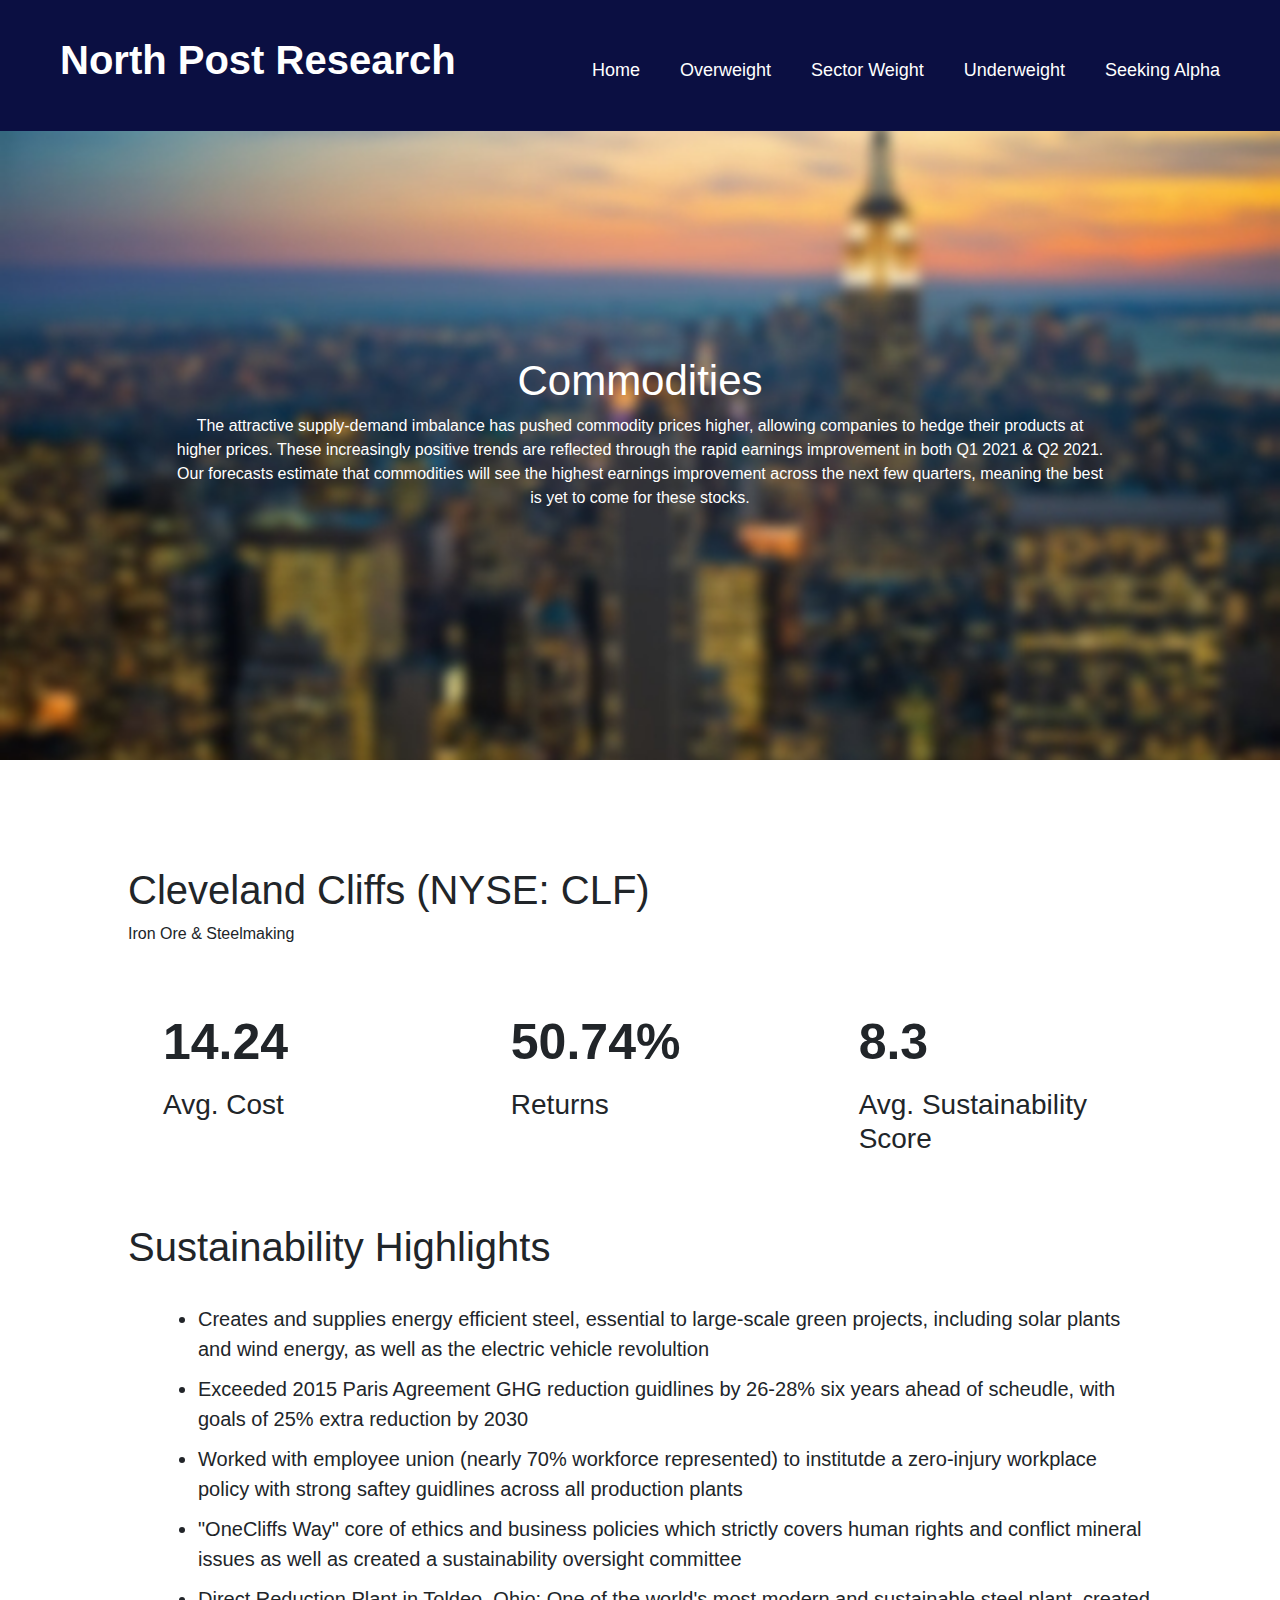
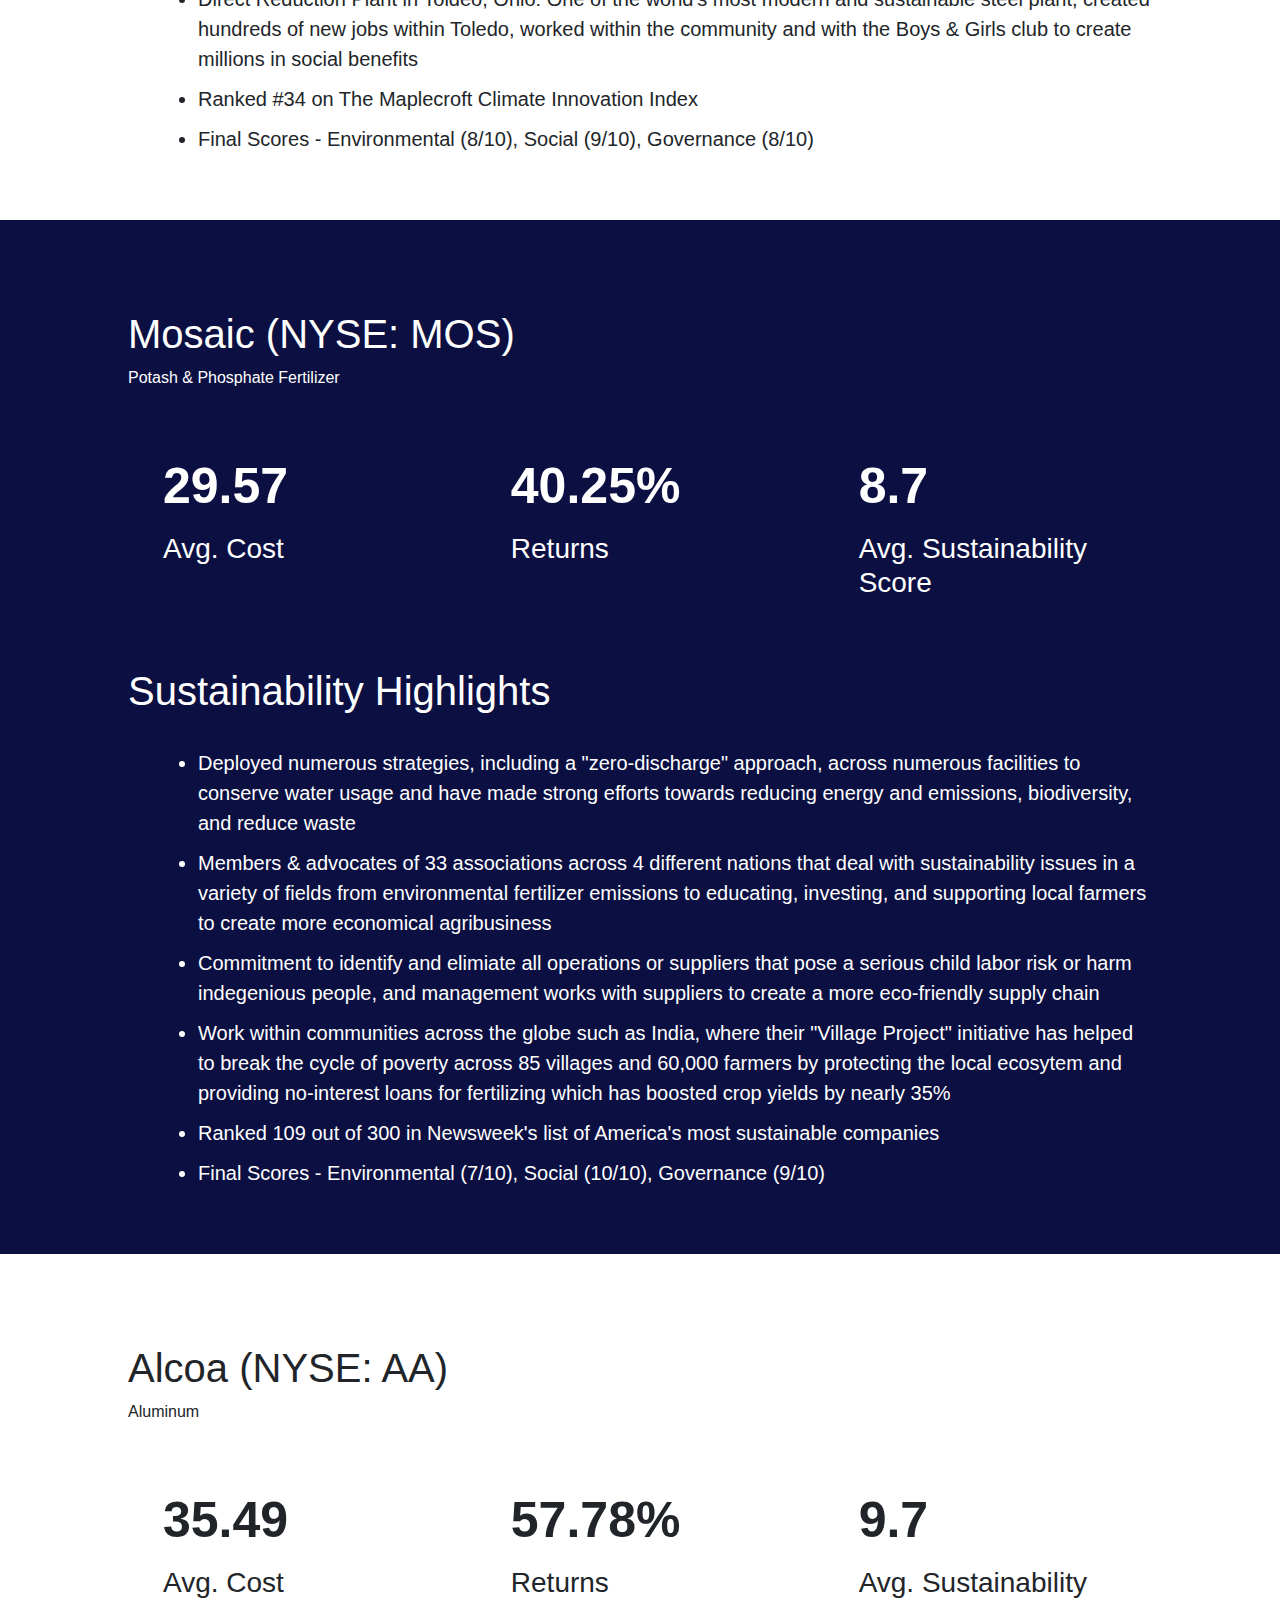
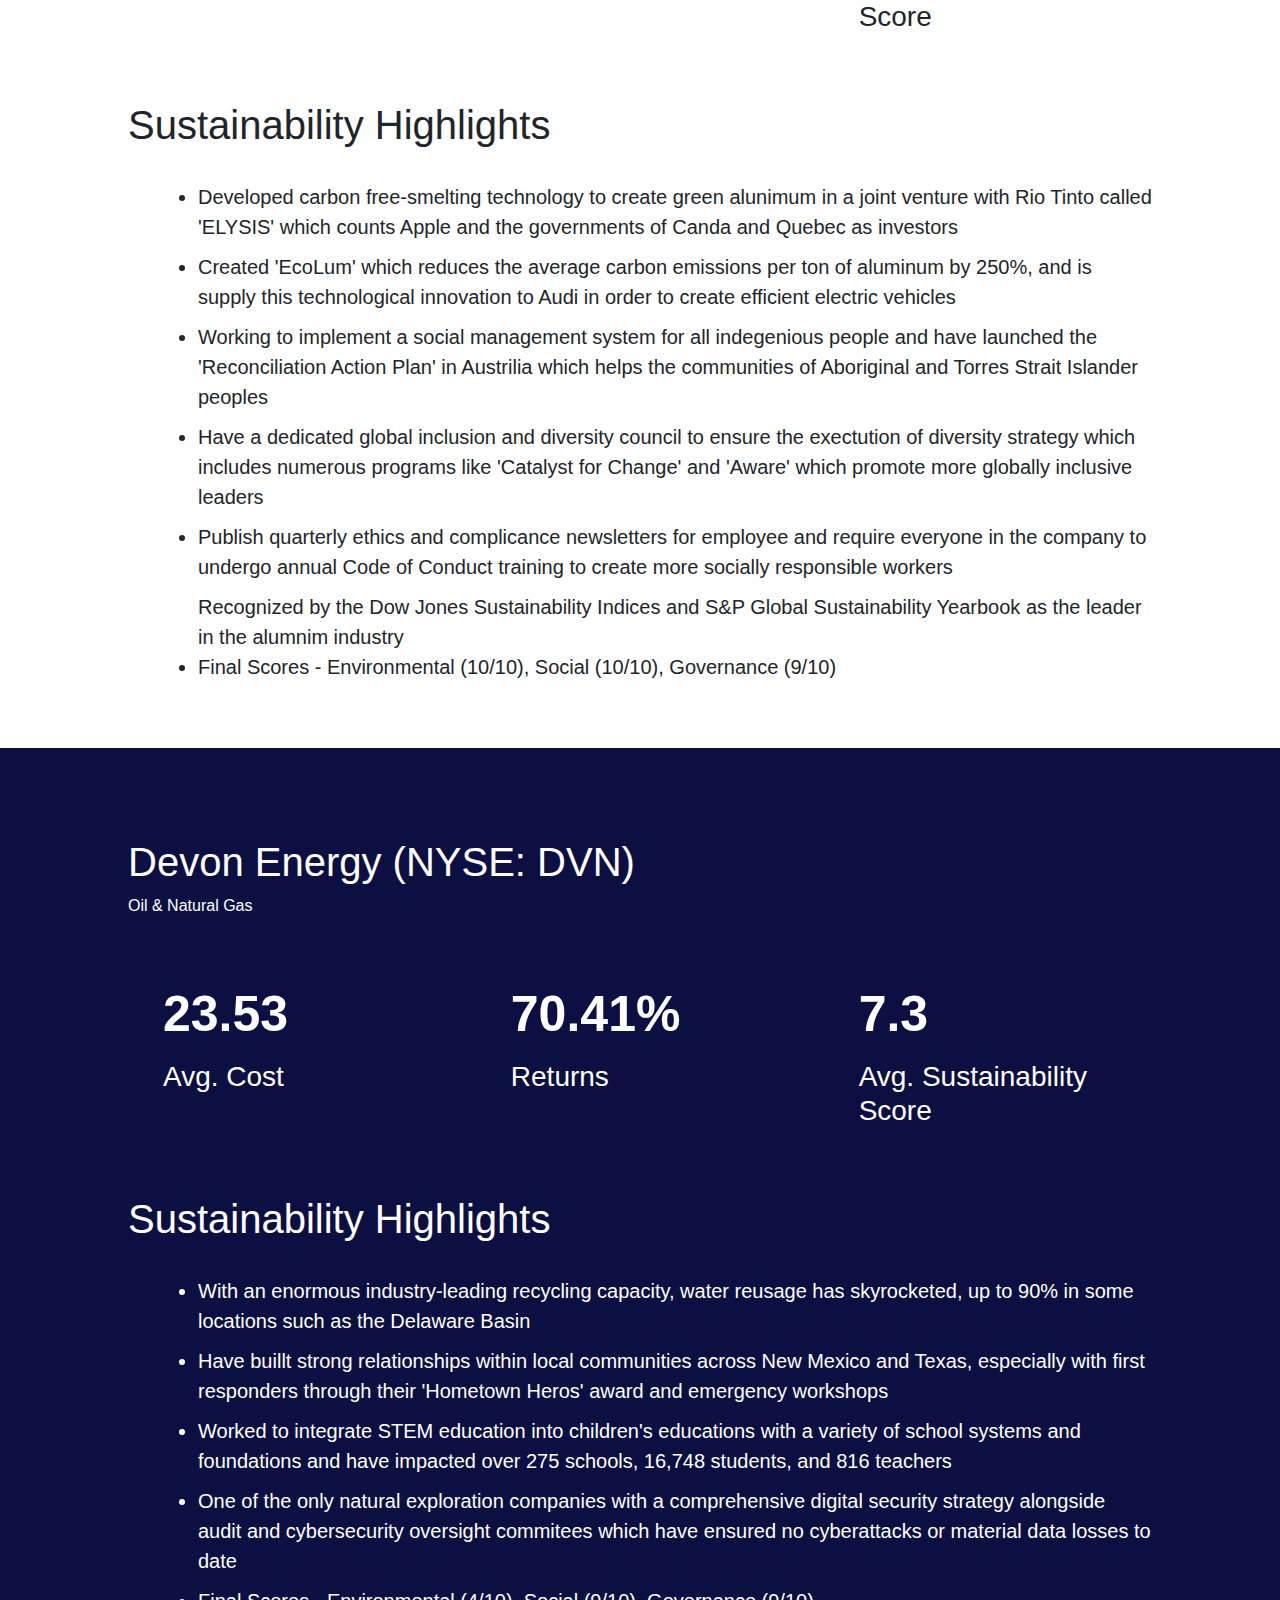
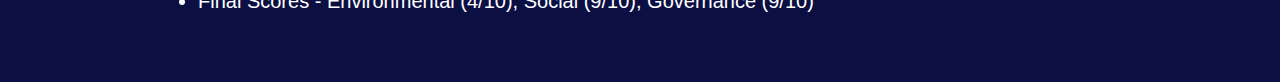
==== commodities.html @ c997cac7 "overweight description change" ====
<html>
    <head>
        <link rel="stylesheet" type="text/css" href="npr.css">
        <link rel="stylesheet" type="text/css" href="nav.css">
        <meta name="viewport" content="width=device-widhth, initial-scale=1.0">
        <link rel="stylesheet" href="https://stackpath.bootstrapcdn.com/bootstrap/4.3.1/css/bootstrap.min.css" integrity="sha384-ggOyR0iXCbMQv3Xipma34MD+dH/1fQ784/j6cY/iJTQUOhcWr7x9JvoRxT2MZw1T" crossorigin="anonymous">
        <link rel="stylesheet" href="file:///E:/fontawesome/css/all.css">
    </head>
    
    <body>
        <nav class="shadow">
            <div class="logo">
                North Post Research
            </div>
            
            <ul>
                <li>
                    <a class="editing" href="NPRhome.html">Home</a>
                </li>
                <li>
                    <a>Overweight</a>
                    <ul>
                        <li>
                            <a class="editing" href="commodities.html">Commodities</a>
                        </li>
                        <li>
                            <a class="editing" href="financials.html">Financials</a>
                        </li>
                        <li>
                            <a class="editing" href="semis.html">Semis</a>
                        </li>
                    </ul>
                </li>

                <li>
                    <a>Sector Weight</a>
                    <ul>
                        <li>
                            <a class="editing" href="industrials.html">Industrials</a>
                        </li>
                        <li>
                            <a class="editing" href="consumerdis.html">Consumer Dis.</a>
                        </li>
                        <li>
                            <a class="editing" href="healthcare.html">Healthcare</a>
                        </li>
                    </ul>
                </li>

                <li>
                    <a>Underweight</a>

                    <ul>
                        <li>
                            <a class="editing" href="technology.html">Technology</a>
                        </li>
                        <li>
                            <a class="editing" href="greenenergy.html">Green Energy</a>
                        </li>
                    </ul>
                </li>

                <li>
                    <a class="editing" href="https://seekingalpha.com/author/north-post-research#regular_articles" target="_blank">Seeking Alpha</a>
                </li>

            </ul>
        </nav>

        <div class="bgimage">
            <div class="quote quote2">
                <h2>
                    Commodities
                </h2>
                <p>The attractive supply-demand imbalance has pushed commodity prices higher, allowing companies to hedge their products at higher prices. These increasingly positive trends are reflected through the rapid earnings improvement in both Q1 2021 & Q2 2021. Our forecasts estimate that commodities will see the highest earnings improvement across the next few quarters, meaning the best is yet to come for these stocks.
                </p>
            </div>
        </div>

        <section class="commodities">
            <h1>Cleveland Cliffs (NYSE: CLF)</h1>
            <p>Iron Ore & Steelmaking</p>

            <div class="row one">
                <div class="commodities-col">
                    <h1>14.24</h1>
                    <h3>Avg. Cost</h3>
                </div>

                <div class="commodities-col">
                    <h1>50.74%</h1>
                    <h3>Returns</h3>
                </div>

                <div class="commodities-col">
                    <h1>8.3</h1>
                    <h3>Avg. Sustainability Score</h3>
                </div>
            </div>

            <h1>Sustainability Highlights</h1>

            <ul>
                <li>
                    Creates and supplies energy efficient steel, essential to large-scale green projects, including solar plants and wind energy, as well as the electric vehicle revolultion 
                </li>
                <li>
                    Exceeded 2015 Paris Agreement GHG reduction guidlines by 26-28% six years ahead of scheudle, with goals of 25% extra reduction by 2030
                </li>
                <li>
                    Worked with employee union (nearly 70% workforce represented) to institutde a zero-injury workplace policy with strong saftey guidlines across all production plants
                </li>
                <li>
                    "OneCliffs Way" core of ethics and business policies which strictly covers human rights and conflict mineral issues as well as created a sustainability oversight committee
                </li>
                <li>
                    Direct Reduction Plant in Toldeo, Ohio: One of the world's most modern and sustainable steel plant, created hundreds of new jobs within Toledo, worked within the community and with the Boys & Girls club to create millions in social benefits
                </li>
                <li>
                    Ranked #34 on The Maplecroft Climate Innovation Index
                </li>
                <li>
                    Final Scores - Environmental (8/10), Social (9/10), Governance (8/10)
                </li>
            </ul>
        </section>
        
        <div class="bg">
            <section class="commodities">
                <h1>Mosaic (NYSE: MOS)</h1>
                <p>Potash & Phosphate Fertilizer</p>

                <div class="row one">
                    <div class="commodities-col">
                        <h1>29.57</h1>
                        <h3>Avg. Cost</h3>
                    </div>

                    <div class="commodities-col">
                        <h1>40.25%</h1>
                        <h3>Returns</h3>
                    </div>

                    <div class="commodities-col">
                        <h1>8.7</h1>
                        <h3>Avg. Sustainability Score</h3>
                    </div>
                </div>

                <h1>Sustainability Highlights</h1>

                <ul>
                    <li>
                        Deployed numerous strategies, including a "zero-discharge" approach, across numerous facilities to conserve water usage and have made strong efforts towards reducing energy and emissions, biodiversity, and reduce waste 
                    </li>
                    <li>
                        Members & advocates of 33 associations across 4 different nations that deal with sustainability issues in a variety of fields from environmental fertilizer emissions to educating, investing, and supporting local farmers to create more economical agribusiness
                    </li>
                    <li>
                        Commitment to identify and elimiate all operations or suppliers that pose a serious child labor risk or harm indegenious people, and management works with suppliers to create a more eco-friendly supply chain
                    </li>
                    <li>
                        Work within communities across the globe such as India, where their "Village Project" initiative has helped to break the cycle of poverty across 85 villages and 60,000 farmers by protecting the local ecosytem and providing no-interest loans for fertilizing which has boosted crop yields by nearly 35%
                    </li>
                    <li>
                        Ranked 109 out of 300 in Newsweek's list of America's most sustainable companies
                    </li>
                    <li>
                        Final Scores - Environmental (7/10), Social (10/10), Governance (9/10)
                    </li>
                </ul>
            </section>
        </div>

        <section class="commodities">
            <h1>Alcoa (NYSE: AA)</h1>
            <p>Aluminum</p>

            <div class="row one">
                <div class="commodities-col">
                    <h1>35.49</h1>
                    <h3>Avg. Cost</h3>
                </div>

                <div class="commodities-col">
                    <h1>57.78%</h1>
                    <h3>Returns</h3>
                </div>

                <div class="commodities-col">
                    <h1>9.7</h1>
                    <h3>Avg. Sustainability Score</h3>
                </div>
            </div>

            <h1>Sustainability Highlights</h1>

            <ul>
                <li>
                    Developed carbon free-smelting technology to create green alunimum in a joint venture with Rio Tinto called 'ELYSIS' which counts Apple and the governments of Canda and Quebec as investors
                </li>
                <li>
                    Created 'EcoLum' which reduces the average carbon emissions per ton of aluminum by 250%, and is supply this technological innovation to Audi in order to create efficient electric vehicles
                </li>
                <li>
                    Working to implement a social management system for all indegenious people and have launched the 'Reconciliation Action Plan' in Austrilia which helps the communities of Aboriginal and Torres Strait Islander peoples
                </li>
                <li>
                    Have a dedicated global inclusion and diversity council to ensure the exectution of diversity strategy which includes numerous programs like 'Catalyst for Change' and 'Aware' which promote more globally inclusive leaders
                </li>
                <li>
                    Publish quarterly ethics and complicance newsletters for employee and require everyone in the company to undergo annual Code of Conduct training to create more socially responsible workers
                </li>
                    Recognized by the Dow Jones Sustainability Indices and S&P Global Sustainability Yearbook as the leader in the alumnim industry
                <li>
                    Final Scores - Environmental (10/10), Social (10/10), Governance (9/10)
                </li>
            </ul>
        </section>

        <div class="bg">
            <section class="commodities">
                <h1>Devon Energy (NYSE: DVN)</h1>
                <p>Oil & Natural Gas</p>

                <div class="row one">
                    <div class="commodities-col">
                        <h1>23.53</h1>
                        <h3>Avg. Cost</h3>
                    </div>

                    <div class="commodities-col">
                        <h1>70.41%</h1>
                        <h3>Returns</h3>
                    </div>

                    <div class="commodities-col">
                        <h1>7.3</h1>
                        <h3>Avg. Sustainability Score</h3>
                    </div>
                </div>

                <h1>Sustainability Highlights</h1>

                <ul>
                    <li>
                        With an enormous industry-leading recycling capacity, water reusage has skyrocketed, up to 90% in some locations such as the Delaware Basin
                    </li>
                    <li>
                        Have buillt strong relationships within local communities across New Mexico and Texas, especially with first responders through their 'Hometown Heros' award and emergency workshops
                    </li>
                    <li>
                        Worked to integrate STEM education into children's educations with a variety of school systems and foundations and have impacted over 275 schools, 16,748 students, and 816 teachers
                    </li>
                    <li>
                        One of the only natural exploration companies with a comprehensive digital security strategy alongside audit and cybersecurity oversight commitees which have ensured no cyberattacks or material data losses to date
                    </li>
                    <li>
                        Final Scores - Environmental (4/10), Social (9/10), Governance (9/10)
                    </li>
                </ul>
            </section>
        </div>
    </body>
</html>
---- npr.css ----
.bgimage{
    background-image: url("cityimage.png");
    height: auto;
    background-size: cover;
    background-position: center;
    max-width: 100%;
}

.bg{
    background-color: rgb(11, 15, 66);
    height: auto;
    background-size: cover;
    background-position: center;
    max-width: 100%;
    color: white;
}

.quote {
    color: white;
    text-align: center;
}

.quote1 h2{
    font-size: 42px;
    padding-top: 225px;
    padding-bottom: 275px;
}

.quote2 h2{
    font-size: 42px;
    padding-top: 225px;
}

.quote2 p{
    padding-bottom: 250px;
    padding-right: 175px;
    padding-left: 175px;
}

.overweight{
    width: 80%;
    margin: auto;
    text-align: center;
    padding-top: 90px;
}

.overweight-col{
    flex-basis: 33%;
    border-radius: 10px;
    margin-bottom: 5%;
    text-align: left;
    padding-left: 50px;
}

.overweight-col img{
    width: 100%;
    border-radius: 10px;
}

.hovering:hover{
    opacity: 0.7;
}

.overweight-col p{
    padding: 0;
}

.overweight-col h3{
    margin-top: 16px;
    margin-bottom: 15px;
}

.one{
    padding-top: 50px;
}

.sectorweight{
    width: 80%;
    margin: auto;
    text-align: center;
    padding-top: 75px;
}

.sectorweight-col{
    flex-basis: 33%;
    border-radius: 10px;
    margin-bottom: 5%;
    text-align: left;
    padding-left: 50px;
}

.sectorweight-col img{
    width: 100%;
    border-radius: 10px;
}

.sectorweight-col p{
    padding: 0;
}

.sectorweight-col h3{
    margin-top: 16px;
    margin-bottom: 15px;
}

.underweight{
    width: 80%;
    margin: auto;
    text-align: center;
    padding-top: 75px;
}

.underweight-col{
    flex-basis: 50%;
    border-radius: 10px;
    margin-bottom: 5%;
    text-align: left;
    padding-left: 50px;
}

.underweight-col img{
    width: 100%;
    border-radius: 10px;
}

.underweight-col p{
    padding: 0;
}

.underweight-col h3{
    margin-top: 16px;
    margin-bottom: 15px;
}

.commodities{
    width: 80%;
    margin: auto;
    text-align: left;
    padding-top: 90px;
    padding-bottom: 40px;
}

.commodities-col {
    flex-basis: 33%;
    border-radius: 10px;
    margin-bottom: 5%;
    text-align: left;
    padding-left: 50px;
}

.commodities-col h1 {
    font-size: 50px;
    font-weight: 700;
}

.commodities-col h3{
    margin-top: 16px;
    margin-bottom: 15px;
}

.commodities ul{
    padding-top: 25px;
    padding-left: 70px;
    font-size: 20px;
}

.commodities li{
    padding-bottom: 10px;
}

.noinvestments{
    margin: auto;
    text-align: center;
    padding-top: 90px;
    padding-bottom: 90px;
}

.noinvestments h1{
    font-size: 50px;
}
---- nav.css ----
*{
    margin: 0;
    padding: 0;
    box-sizing: border-box;
}

nav{
    background: rgb(11, 15, 66);
}

nav:after{
    content: '';
    clear: both;
    display: table;
}

nav .logo{
    float: left;
    color: white;
    font-size: 40px;
    font-weight: 600;
    line-height: 70px;
    padding-left: 60px;
    padding-top: 25px;
    padding-bottom: 25px;
}

nav ul{
    float: right;
    list-style: none;
    margin-right: 40px;
    position: relative;
    padding-top: 25px;
}

nav ul li{
    float: left;
    display: inline-block;
    background: rgb(11, 15, 66);
    margin: 0 5px;
    color: white;
}

nav ul li a{
    color: white;
    text-decoration: none;
    line-height: 90px;
    font-size: 18px;
    padding: 8px 15px;
}

nav ul ul{
    position: absolute;  
    top: 110px;
    opacity: 0;
    visibility: hidden;
    transition: top 0.2s;
}

nav ul li:hover > ul{
    top: 90px;
    opacity: 1;
    visibility: visible;
}

nav ul ul li{
    position: relative;
    margin: 0px;
    width: 150px;
    float: none;
    display: list-item;
}

.editing:hover{
    text-decoration: none;
    color: rgb(194, 194, 194)
}
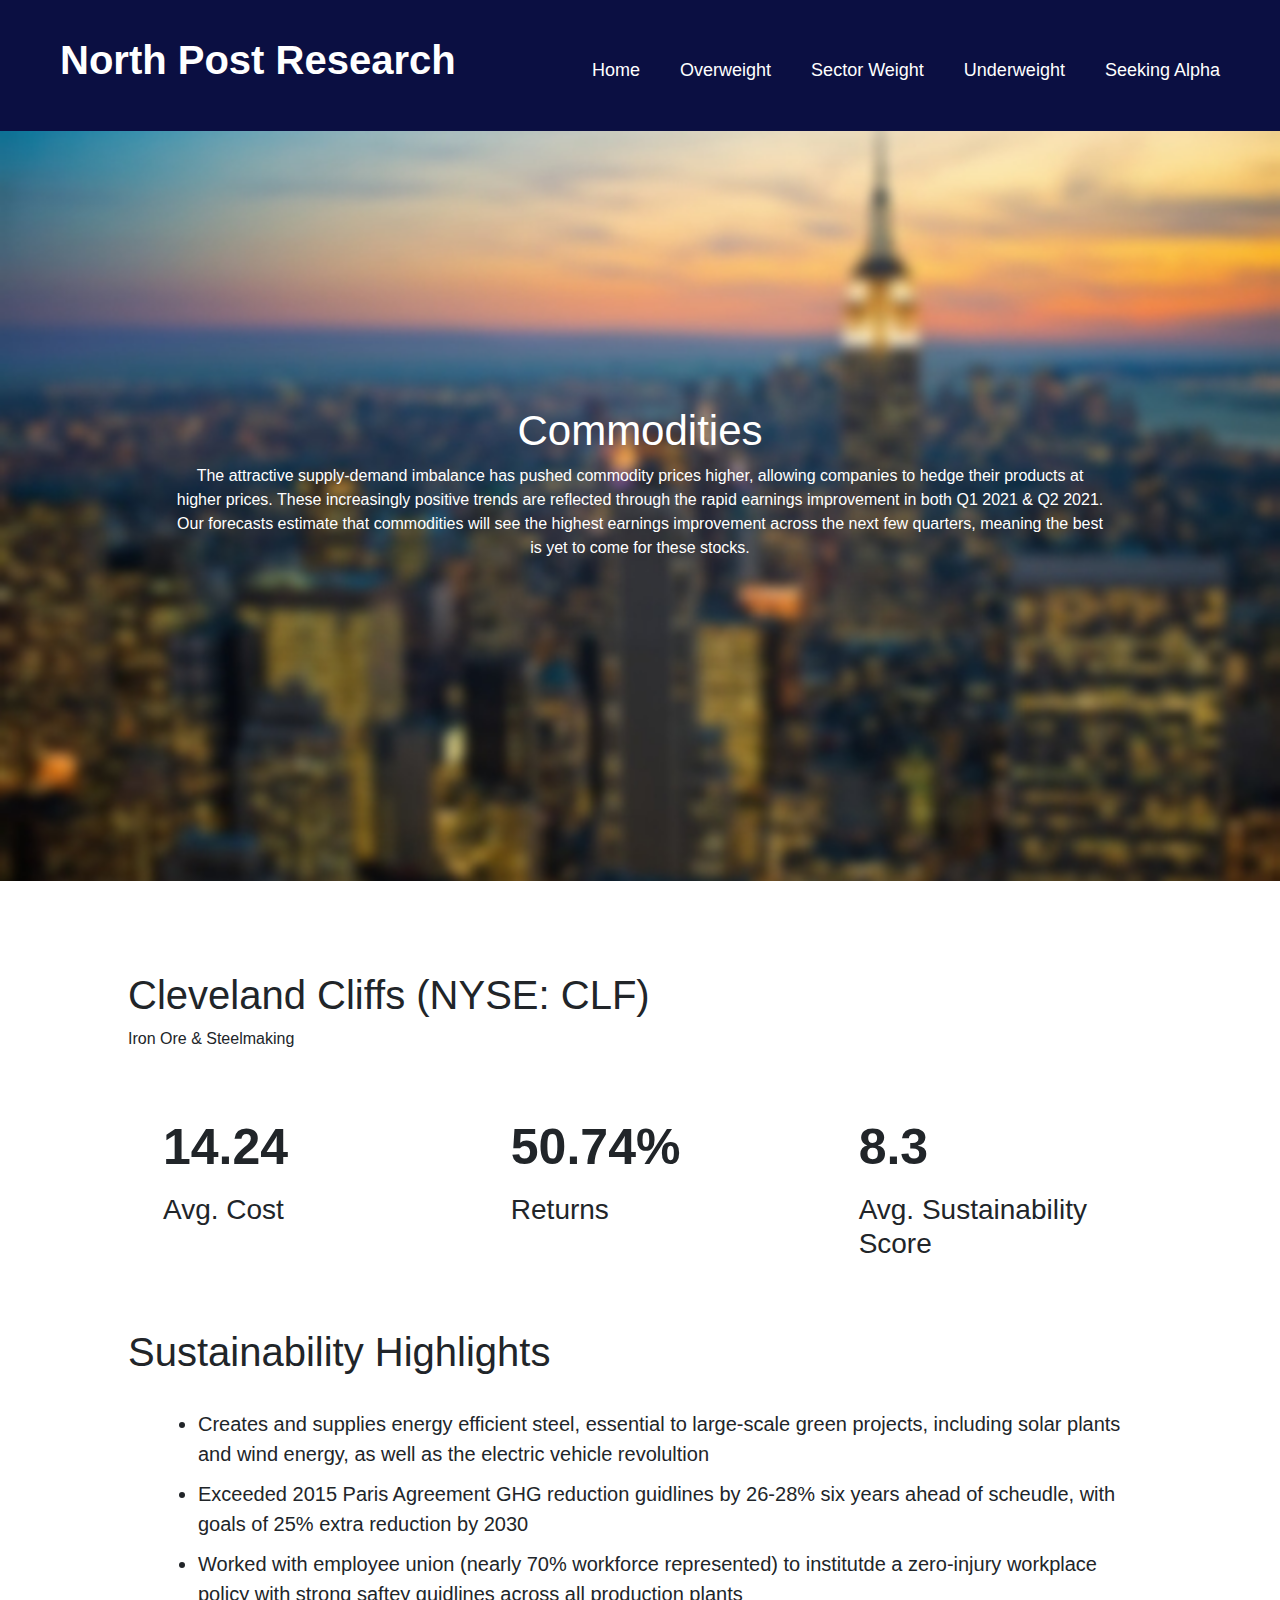
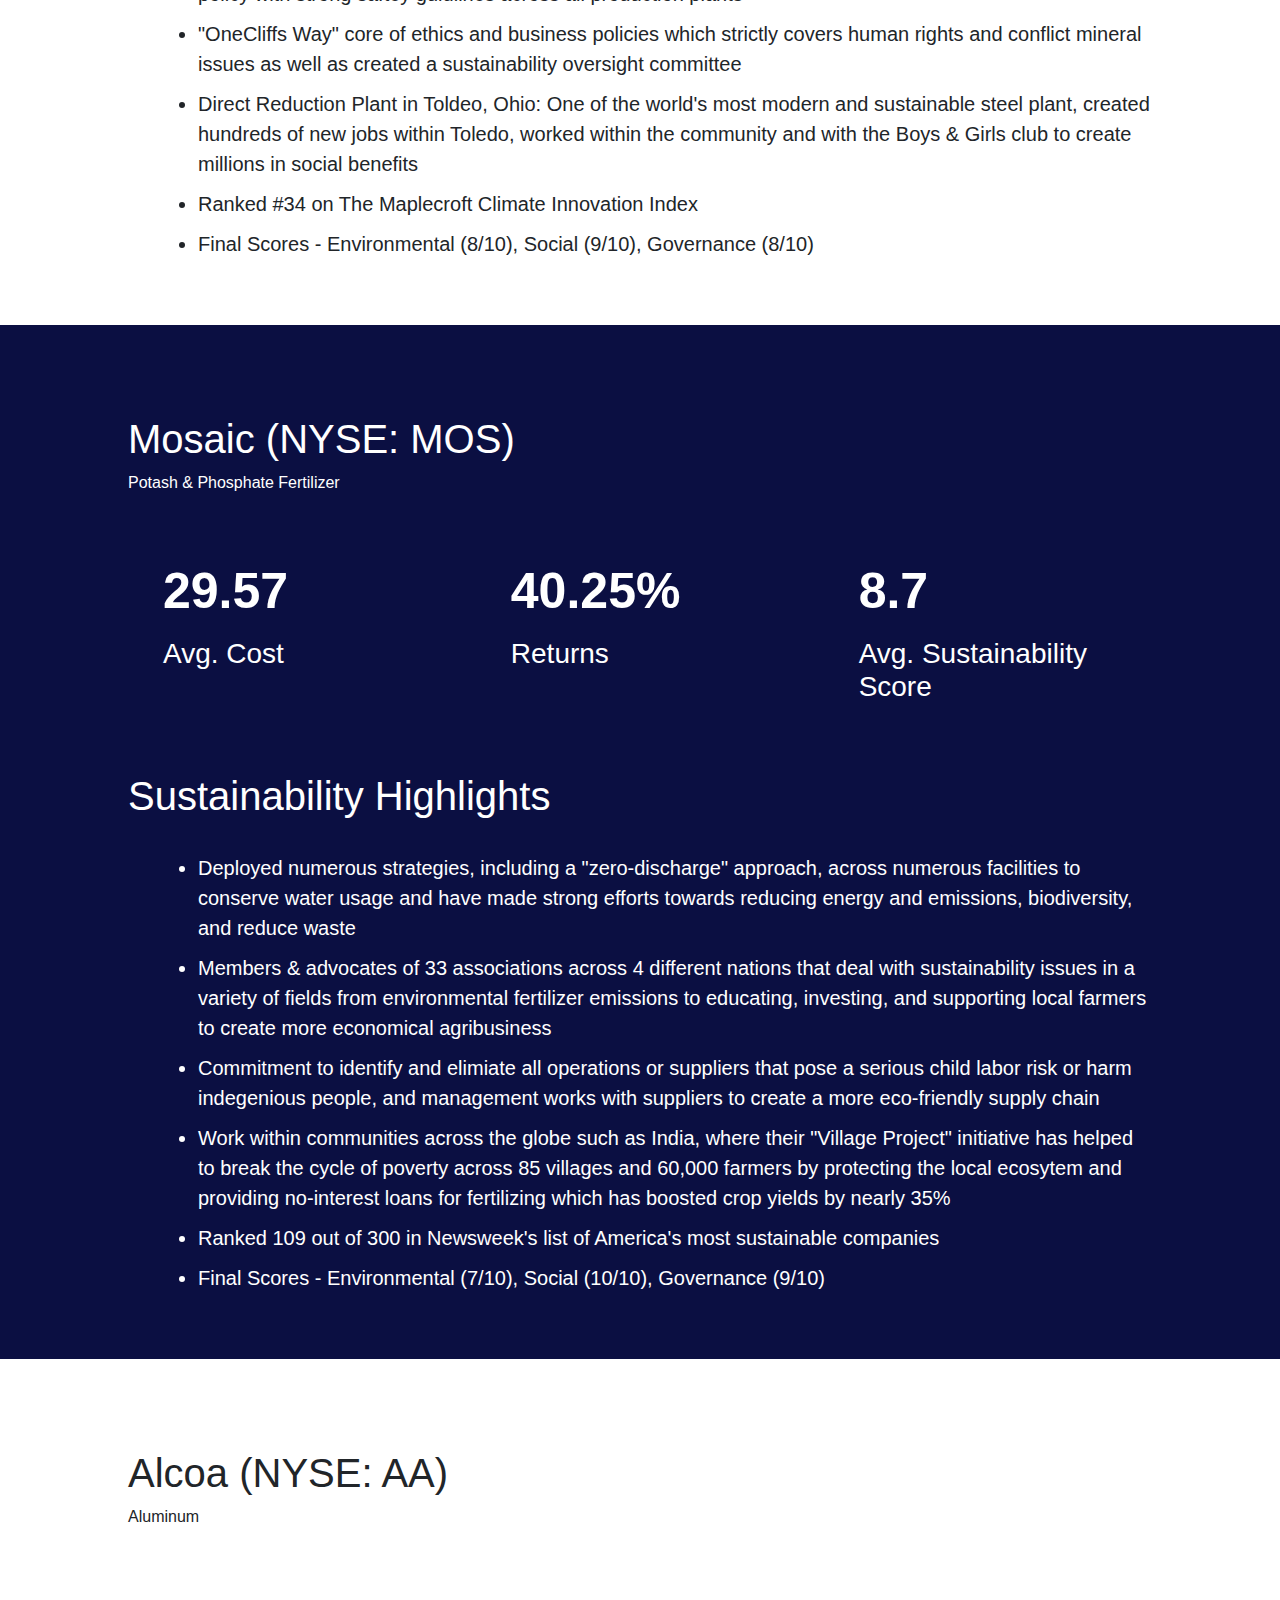
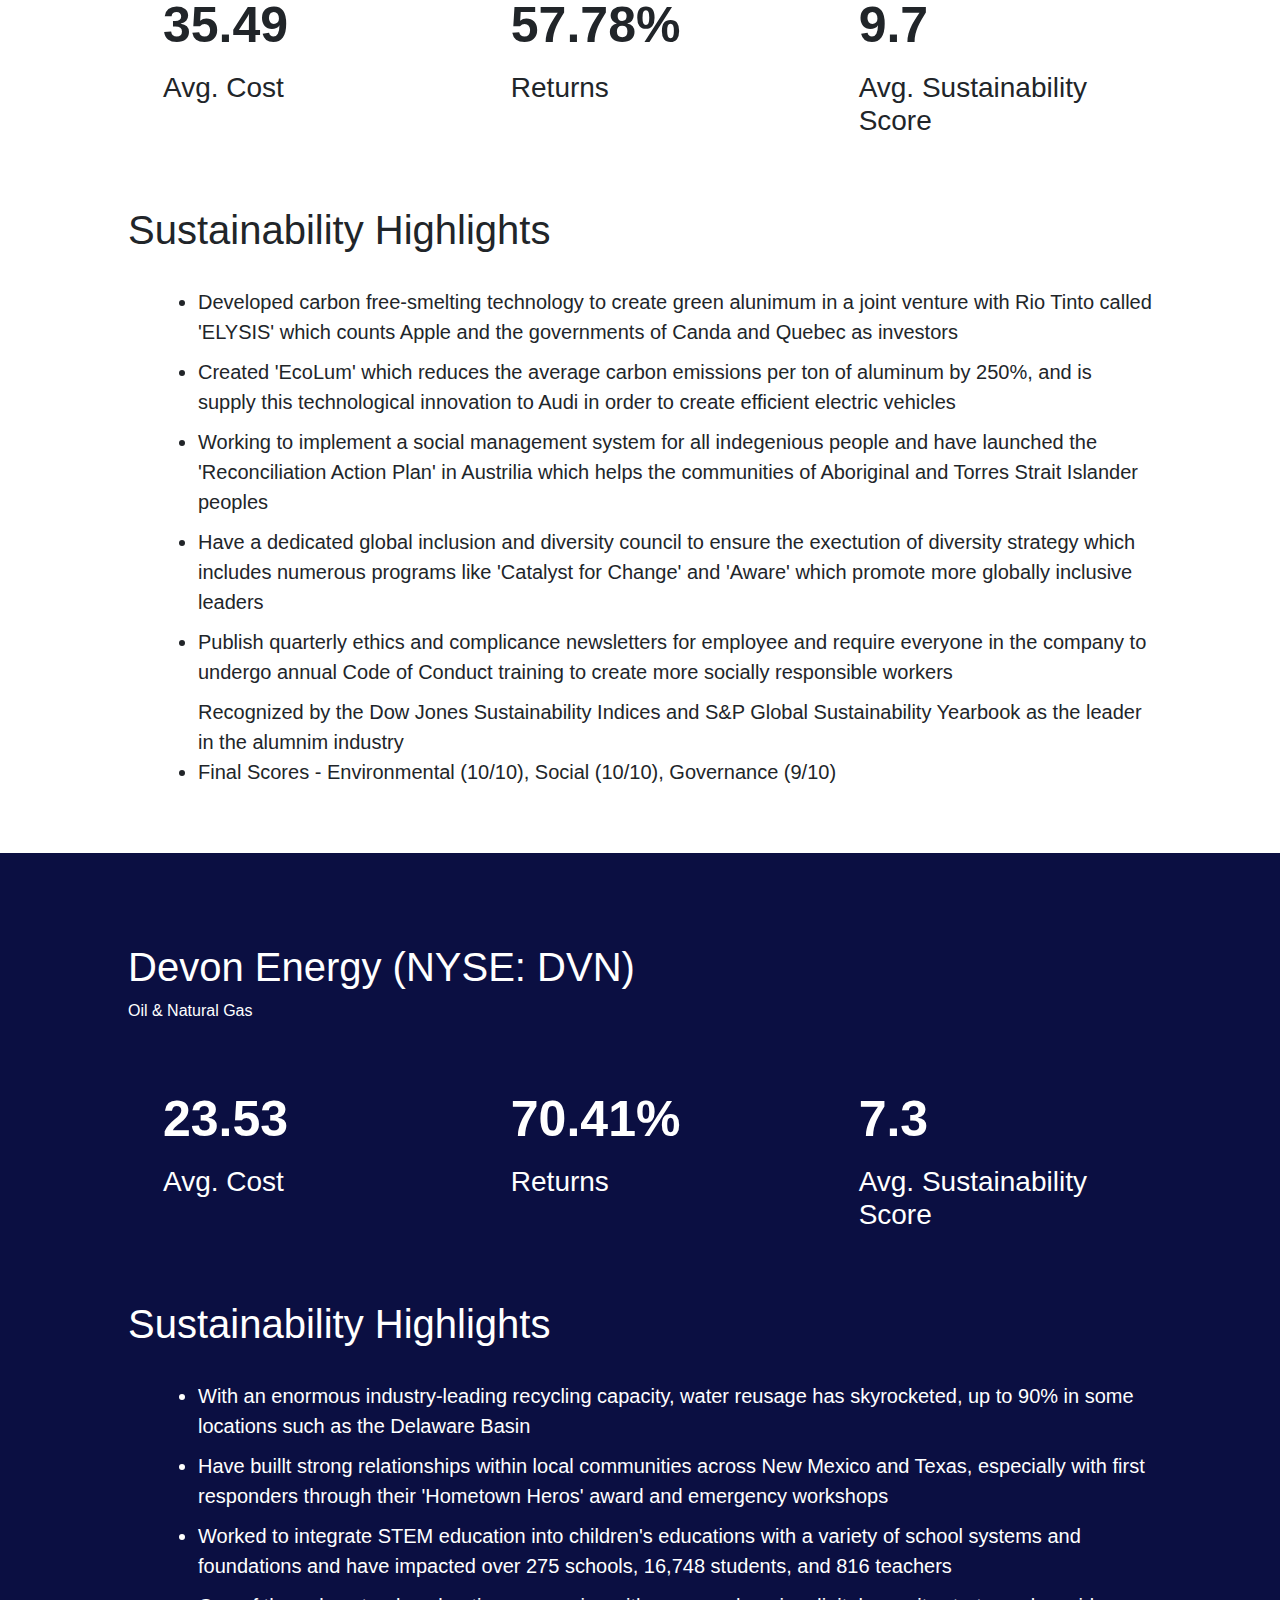
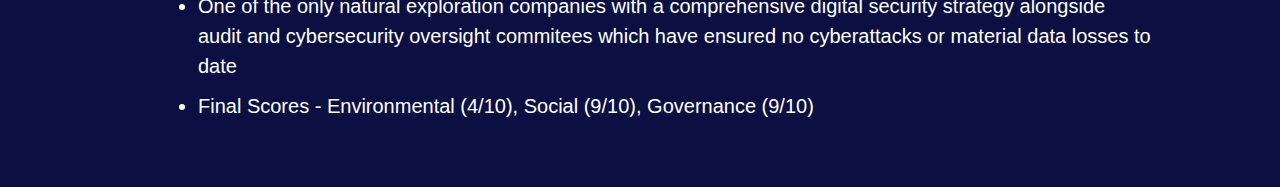
==== commit 99368a17: "styling update" ====
--- a/commodities.html
+++ b/commodities.html
@@ -15,7 +15,7 @@
             
             <ul>
                 <li>
-                    <a class="editing" href="NPRhome.html">Home</a>
+                    <a class="editing" href="index.html">Home</a>
                 </li>
                 <li>
                     <a>Overweight</a>
--- a/npr.css
+++ b/npr.css
@@ -1,6 +1,6 @@
 .bgimage{
     background-image: url("cityimage.png");
-    height: auto;
+    height: 750px;
     background-size: cover;
     background-position: center;
     max-width: 100%;
@@ -28,7 +28,7 @@
 
 .quote2 h2{
     font-size: 42px;
-    padding-top: 225px;
+    padding-top: 275px;
 }
 
 .quote2 p{
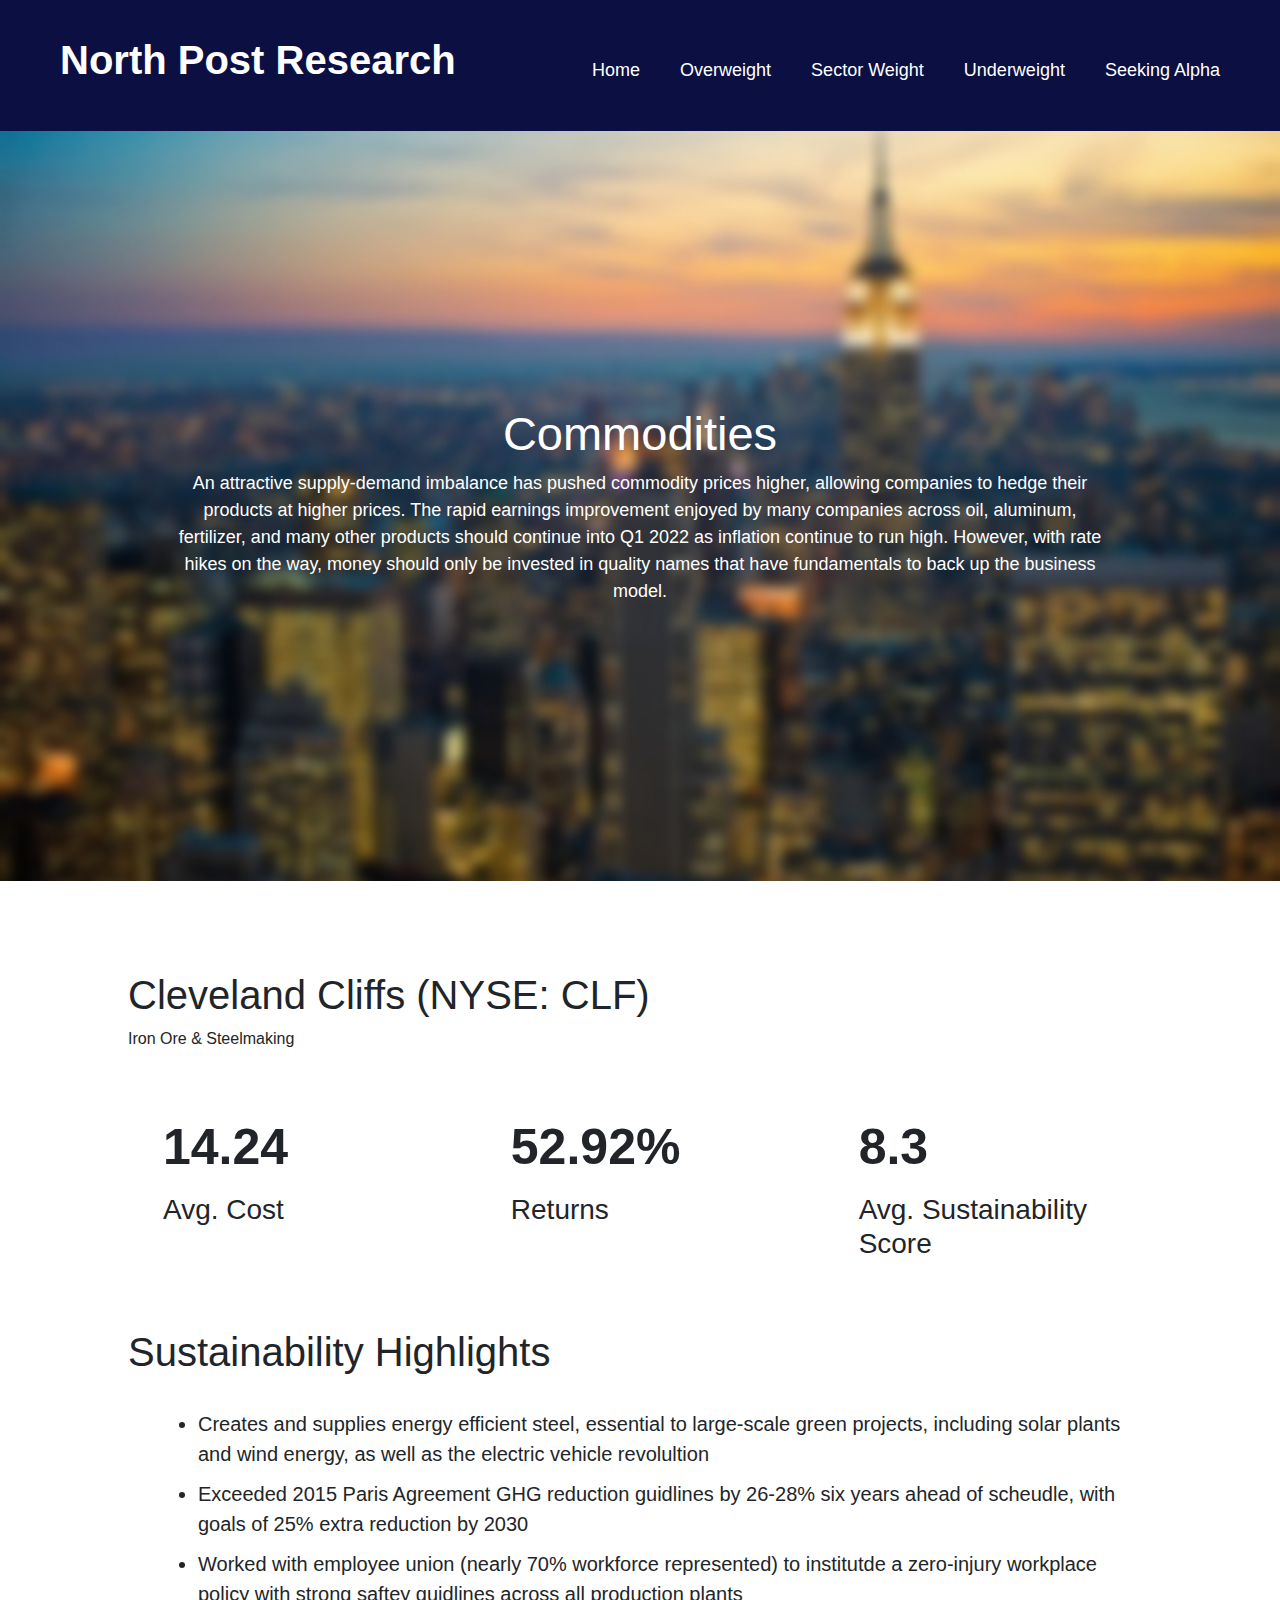
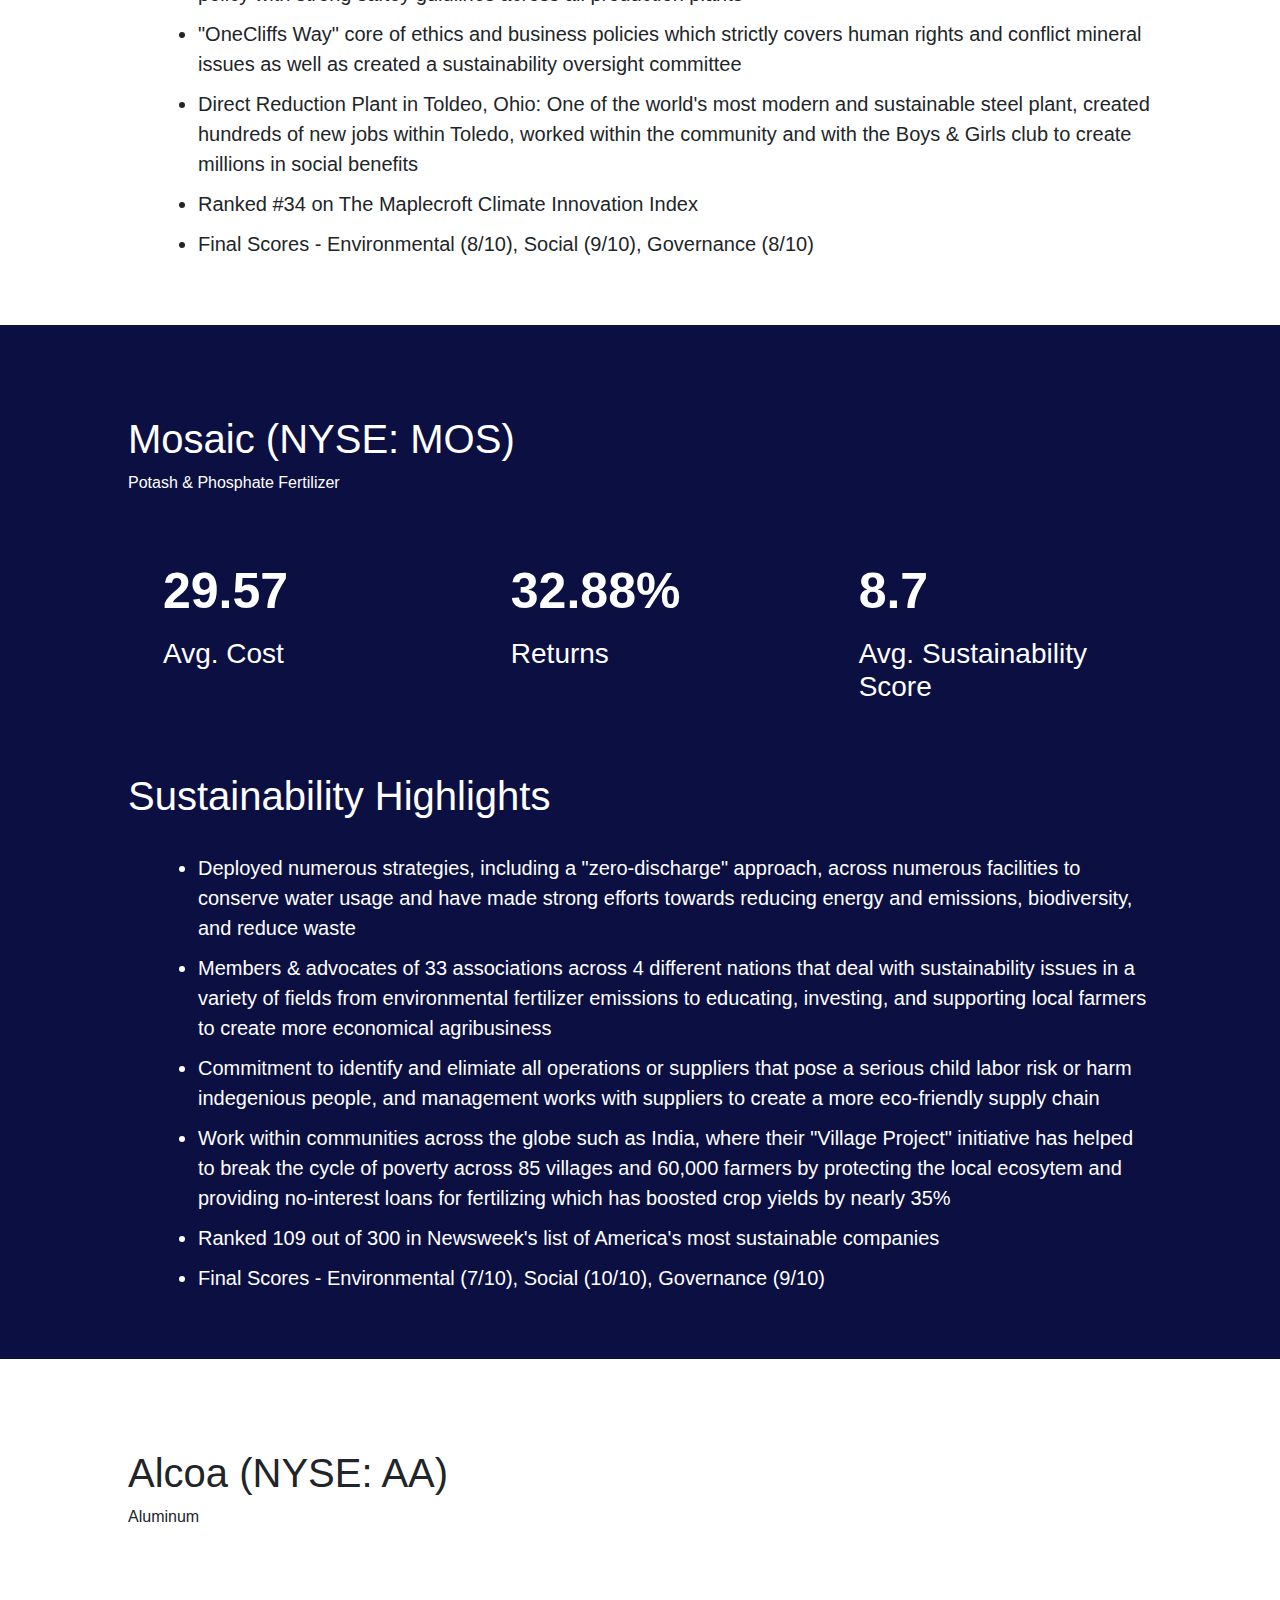
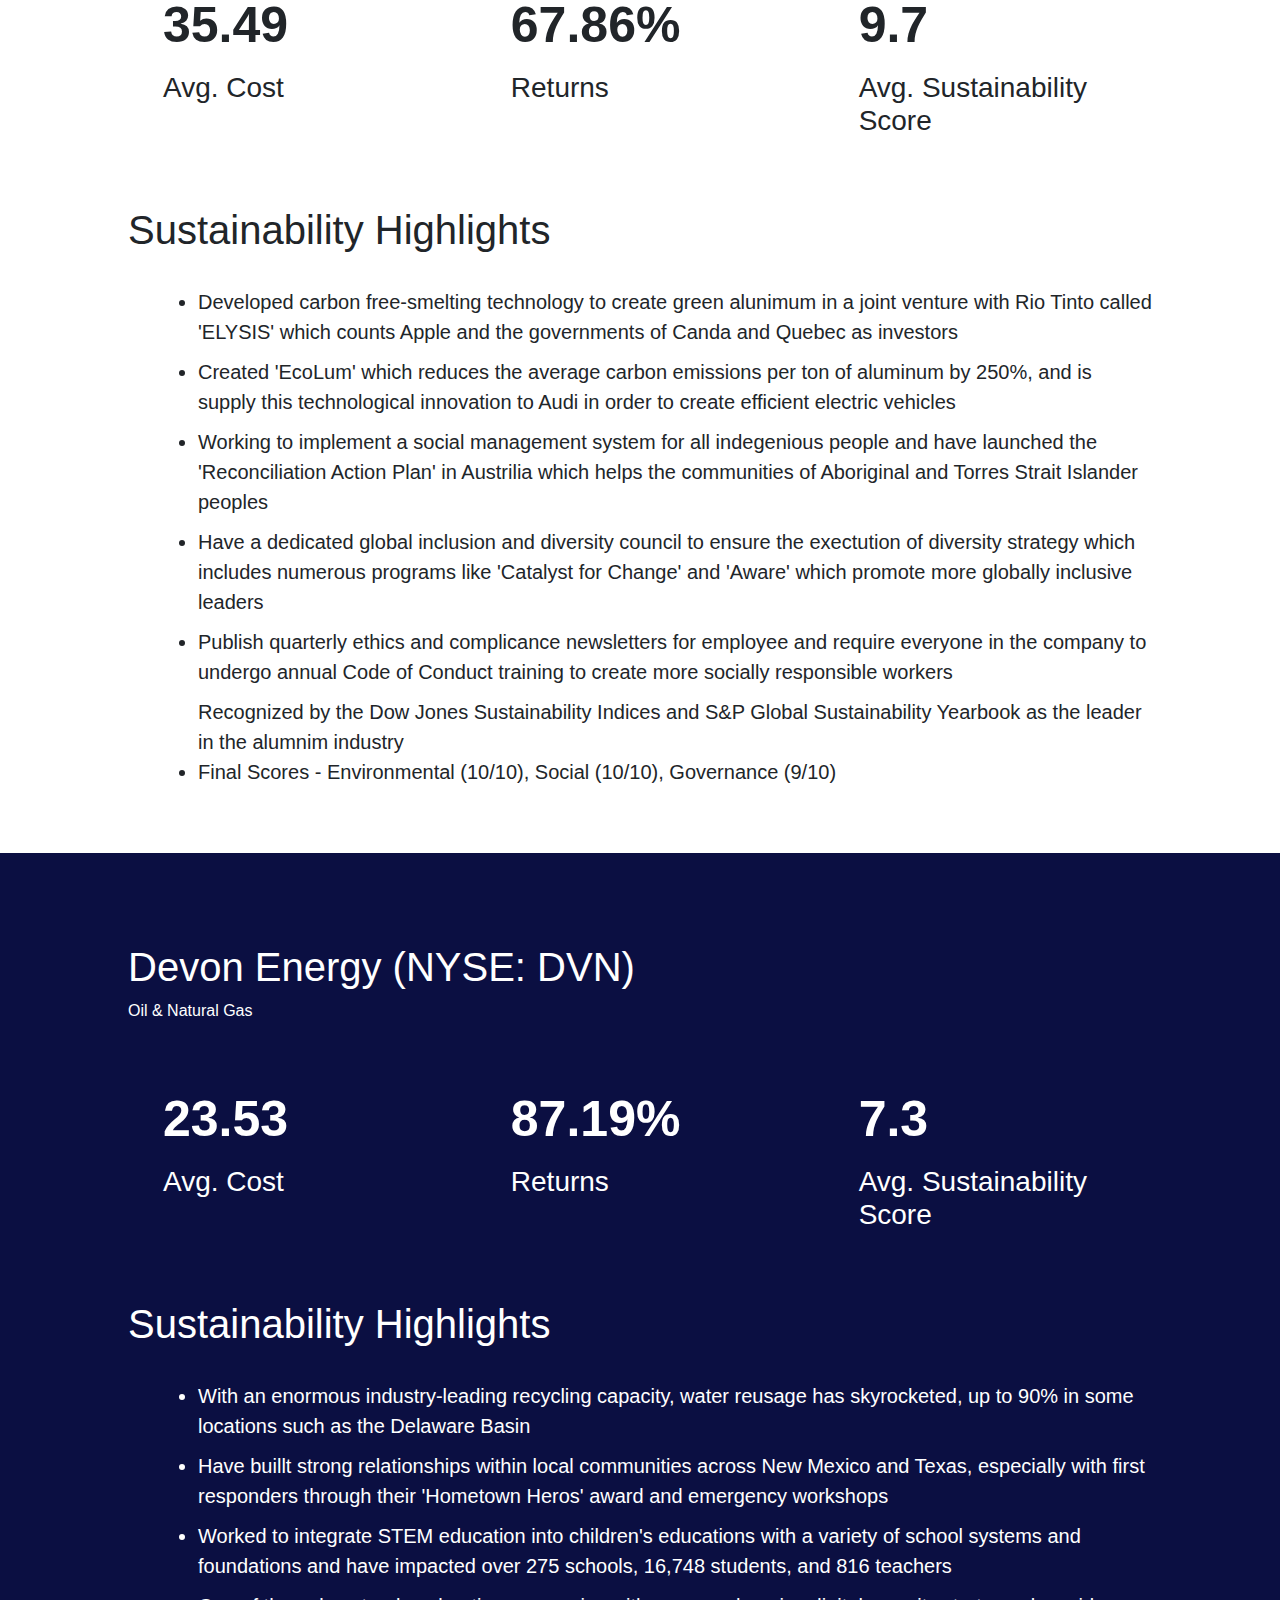
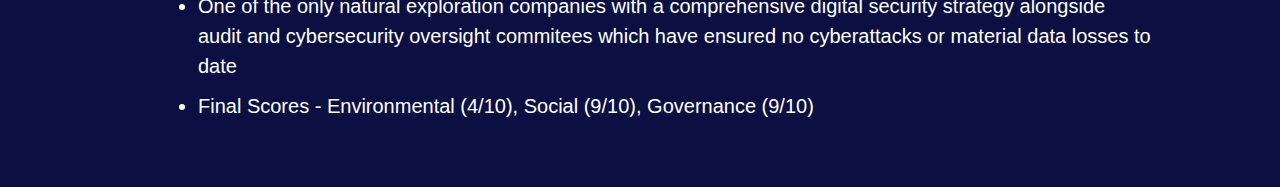
==== commit 5bf08429: "Q1 2022 Update" ====
--- a/commodities.html
+++ b/commodities.html
@@ -39,20 +39,20 @@
                             <a class="editing" href="industrials.html">Industrials</a>
                         </li>
                         <li>
+                            <a class="editing" href="technology.html">Technology</a>
+                        </li>
+                        <li>
+                            <a class="editing" href="healthcare.html">Healthcare</a>
+                        </li>
+                    </ul>
+                </li>
+
+                <li>
+                    <a>Underweight</a>
+
+                    <ul>
+                        <li>
                             <a class="editing" href="consumerdis.html">Consumer Dis.</a>
-                        </li>
-                        <li>
-                            <a class="editing" href="healthcare.html">Healthcare</a>
-                        </li>
-                    </ul>
-                </li>
-
-                <li>
-                    <a>Underweight</a>
-
-                    <ul>
-                        <li>
-                            <a class="editing" href="technology.html">Technology</a>
                         </li>
                         <li>
                             <a class="editing" href="greenenergy.html">Green Energy</a>
@@ -68,11 +68,15 @@
         </nav>
 
         <div class="bgimage">
-            <div class="quote quote2">
+            <div class="quote">
                 <h2>
                     Commodities
                 </h2>
-                <p>The attractive supply-demand imbalance has pushed commodity prices higher, allowing companies to hedge their products at higher prices. These increasingly positive trends are reflected through the rapid earnings improvement in both Q1 2021 & Q2 2021. Our forecasts estimate that commodities will see the highest earnings improvement across the next few quarters, meaning the best is yet to come for these stocks.
+                <p> 
+                    An attractive supply-demand imbalance has pushed commodity prices higher, 
+                    allowing companies to hedge their products at higher prices. 
+                    The rapid earnings improvement enjoyed by many companies across oil, aluminum, fertilizer, and many other products should continue into Q1 2022 as inflation continue to run high.
+                    However, with rate hikes on the way, money should only be invested in quality names that have fundamentals to back up the business model.
                 </p>
             </div>
         </div>
@@ -88,7 +92,7 @@
                 </div>
 
                 <div class="commodities-col">
-                    <h1>50.74%</h1>
+                    <h1>52.92%</h1>
                     <h3>Returns</h3>
                 </div>
 
@@ -137,7 +141,7 @@
                     </div>
 
                     <div class="commodities-col">
-                        <h1>40.25%</h1>
+                        <h1>32.88%</h1>
                         <h3>Returns</h3>
                     </div>
 
@@ -183,7 +187,7 @@
                 </div>
 
                 <div class="commodities-col">
-                    <h1>57.78%</h1>
+                    <h1>67.86%</h1>
                     <h3>Returns</h3>
                 </div>
 
@@ -230,7 +234,7 @@
                     </div>
 
                     <div class="commodities-col">
-                        <h1>70.41%</h1>
+                        <h1>87.19%</h1>
                         <h3>Returns</h3>
                     </div>
 
--- a/npr.css
+++ b/npr.css
@@ -20,18 +20,37 @@
     text-align: center;
 }
 
-.quote1 h2{
-    font-size: 42px;
-    padding-top: 225px;
-    padding-bottom: 275px;
-}
-
-.quote2 h2{
-    font-size: 42px;
+.quote h2{
+    font-size: 47px;
     padding-top: 275px;
 }
 
-.quote2 p{
+.quote p{
+    font-size: 18px;
+    padding-bottom: 250px;
+    padding-right: 175px;
+    padding-left: 175px;
+}
+
+.quote1 {
+    color: white;
+    text-align: center;
+}
+
+.quote1 h2{
+    font-size: 47px;
+    padding-top: 275px;
+}
+
+.p1 {
+    font-size: 18px;
+    padding-right: 175px;
+    padding-left: 175px;
+}
+
+.p2 {
+    font-size: 12px;
+    opacity: 0.8;
     padding-bottom: 250px;
     padding-right: 175px;
     padding-left: 175px;
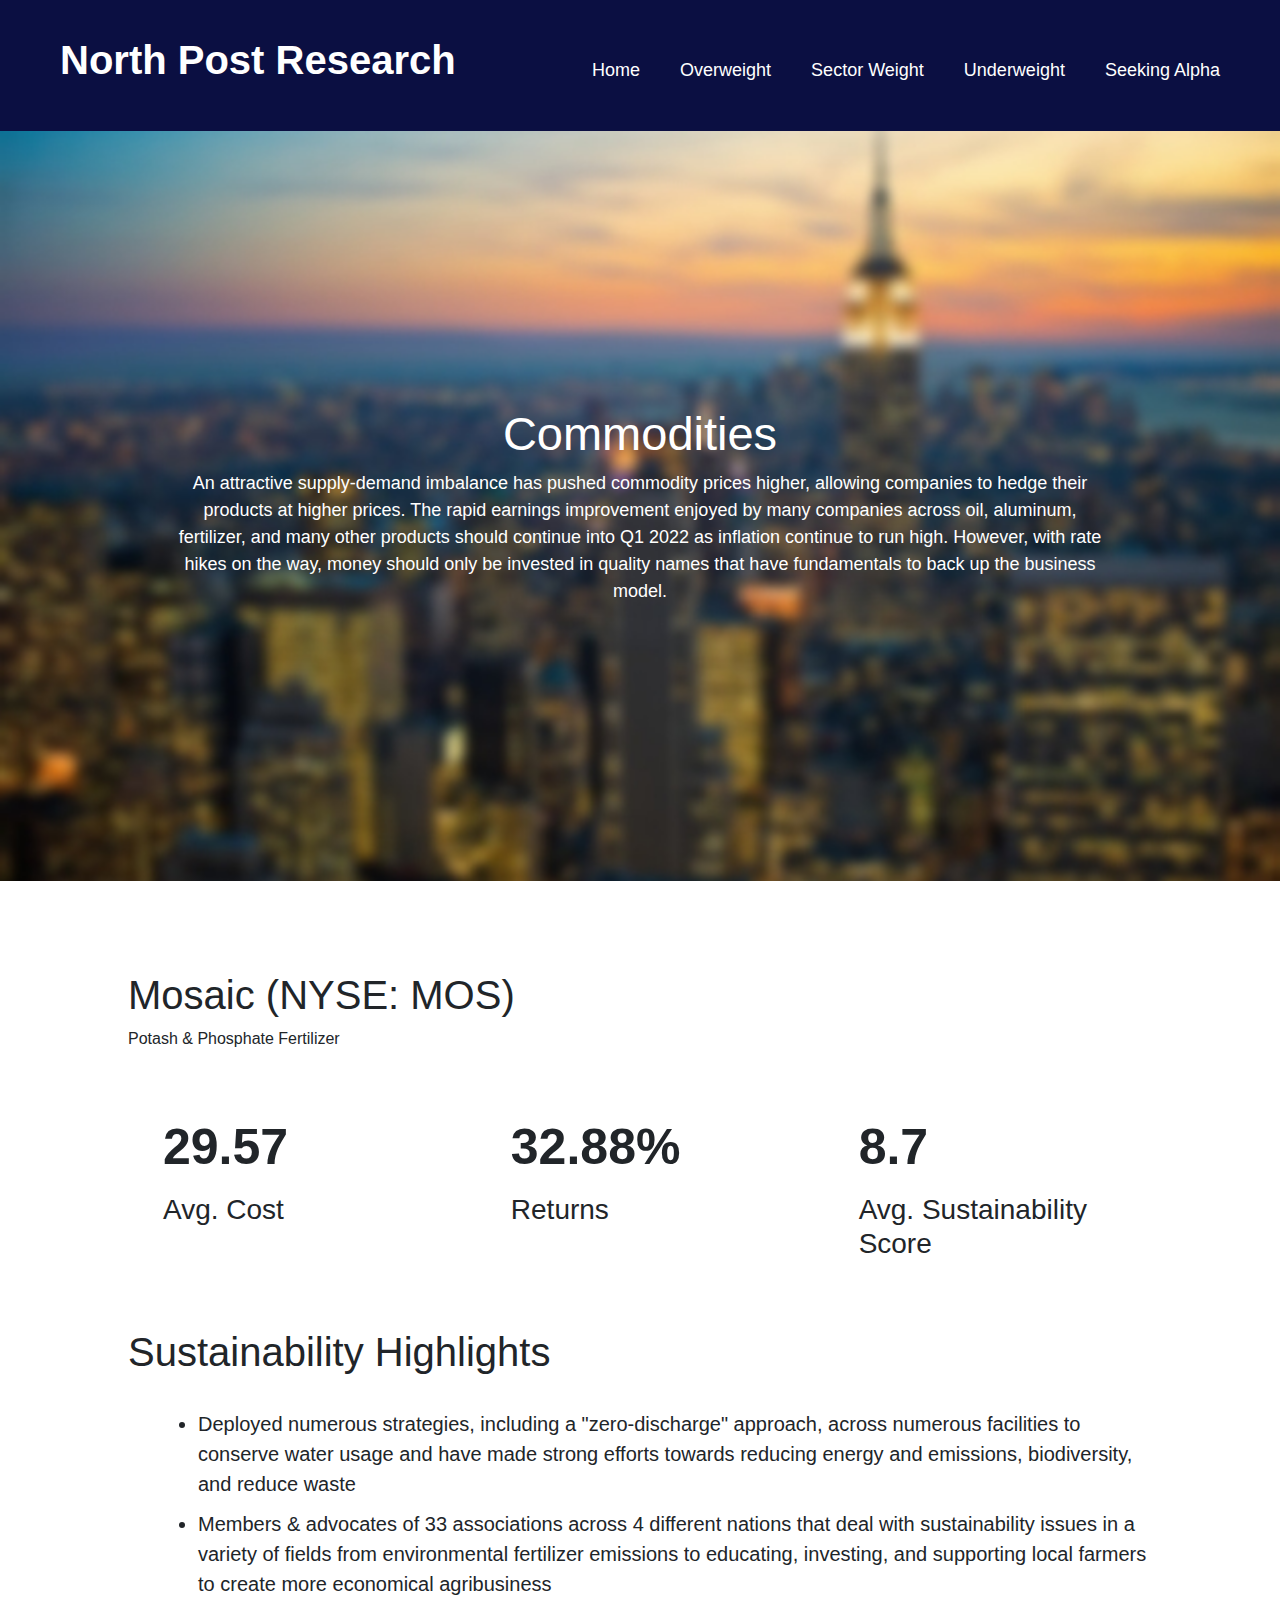
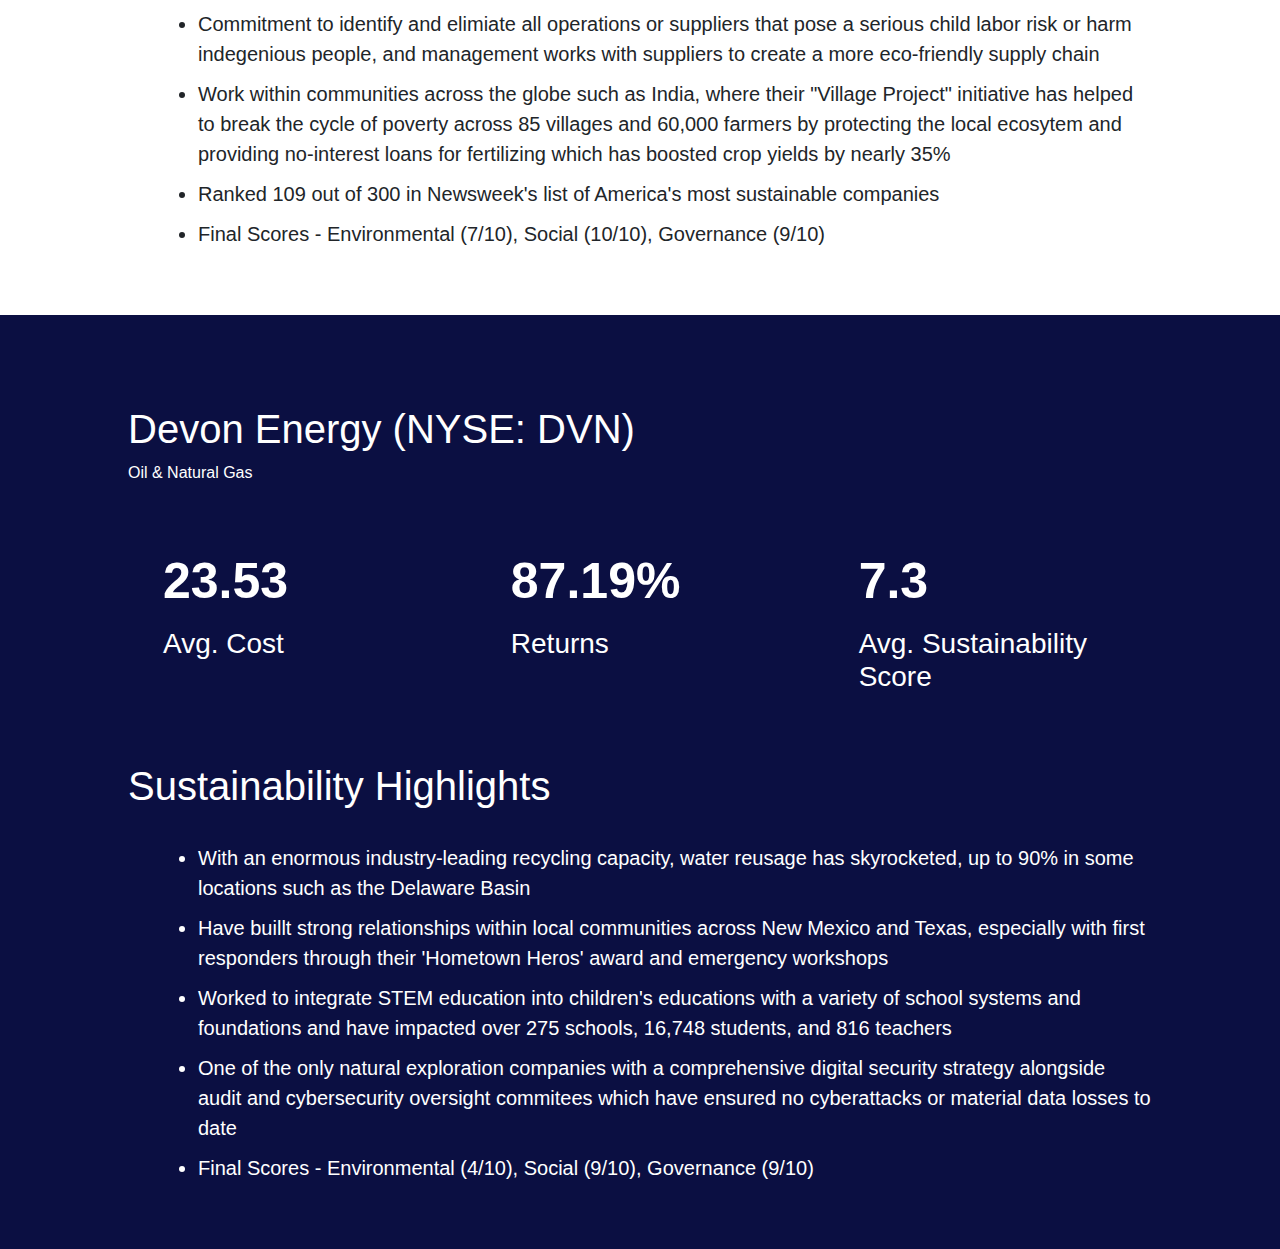
==== commit 705ebbc7: "Holdings Update" ====
--- a/commodities.html
+++ b/commodities.html
@@ -80,57 +80,8 @@
                 </p>
             </div>
         </div>
-
+        
         <section class="commodities">
-            <h1>Cleveland Cliffs (NYSE: CLF)</h1>
-            <p>Iron Ore & Steelmaking</p>
-
-            <div class="row one">
-                <div class="commodities-col">
-                    <h1>14.24</h1>
-                    <h3>Avg. Cost</h3>
-                </div>
-
-                <div class="commodities-col">
-                    <h1>52.92%</h1>
-                    <h3>Returns</h3>
-                </div>
-
-                <div class="commodities-col">
-                    <h1>8.3</h1>
-                    <h3>Avg. Sustainability Score</h3>
-                </div>
-            </div>
-
-            <h1>Sustainability Highlights</h1>
-
-            <ul>
-                <li>
-                    Creates and supplies energy efficient steel, essential to large-scale green projects, including solar plants and wind energy, as well as the electric vehicle revolultion 
-                </li>
-                <li>
-                    Exceeded 2015 Paris Agreement GHG reduction guidlines by 26-28% six years ahead of scheudle, with goals of 25% extra reduction by 2030
-                </li>
-                <li>
-                    Worked with employee union (nearly 70% workforce represented) to institutde a zero-injury workplace policy with strong saftey guidlines across all production plants
-                </li>
-                <li>
-                    "OneCliffs Way" core of ethics and business policies which strictly covers human rights and conflict mineral issues as well as created a sustainability oversight committee
-                </li>
-                <li>
-                    Direct Reduction Plant in Toldeo, Ohio: One of the world's most modern and sustainable steel plant, created hundreds of new jobs within Toledo, worked within the community and with the Boys & Girls club to create millions in social benefits
-                </li>
-                <li>
-                    Ranked #34 on The Maplecroft Climate Innovation Index
-                </li>
-                <li>
-                    Final Scores - Environmental (8/10), Social (9/10), Governance (8/10)
-                </li>
-            </ul>
-        </section>
-        
-        <div class="bg">
-            <section class="commodities">
                 <h1>Mosaic (NYSE: MOS)</h1>
                 <p>Potash & Phosphate Fertilizer</p>
 
@@ -173,55 +124,8 @@
                         Final Scores - Environmental (7/10), Social (10/10), Governance (9/10)
                     </li>
                 </ul>
-            </section>
-        </div>
-
-        <section class="commodities">
-            <h1>Alcoa (NYSE: AA)</h1>
-            <p>Aluminum</p>
-
-            <div class="row one">
-                <div class="commodities-col">
-                    <h1>35.49</h1>
-                    <h3>Avg. Cost</h3>
-                </div>
-
-                <div class="commodities-col">
-                    <h1>67.86%</h1>
-                    <h3>Returns</h3>
-                </div>
-
-                <div class="commodities-col">
-                    <h1>9.7</h1>
-                    <h3>Avg. Sustainability Score</h3>
-                </div>
-            </div>
-
-            <h1>Sustainability Highlights</h1>
-
-            <ul>
-                <li>
-                    Developed carbon free-smelting technology to create green alunimum in a joint venture with Rio Tinto called 'ELYSIS' which counts Apple and the governments of Canda and Quebec as investors
-                </li>
-                <li>
-                    Created 'EcoLum' which reduces the average carbon emissions per ton of aluminum by 250%, and is supply this technological innovation to Audi in order to create efficient electric vehicles
-                </li>
-                <li>
-                    Working to implement a social management system for all indegenious people and have launched the 'Reconciliation Action Plan' in Austrilia which helps the communities of Aboriginal and Torres Strait Islander peoples
-                </li>
-                <li>
-                    Have a dedicated global inclusion and diversity council to ensure the exectution of diversity strategy which includes numerous programs like 'Catalyst for Change' and 'Aware' which promote more globally inclusive leaders
-                </li>
-                <li>
-                    Publish quarterly ethics and complicance newsletters for employee and require everyone in the company to undergo annual Code of Conduct training to create more socially responsible workers
-                </li>
-                    Recognized by the Dow Jones Sustainability Indices and S&P Global Sustainability Yearbook as the leader in the alumnim industry
-                <li>
-                    Final Scores - Environmental (10/10), Social (10/10), Governance (9/10)
-                </li>
-            </ul>
         </section>
-
+        
         <div class="bg">
             <section class="commodities">
                 <h1>Devon Energy (NYSE: DVN)</h1>
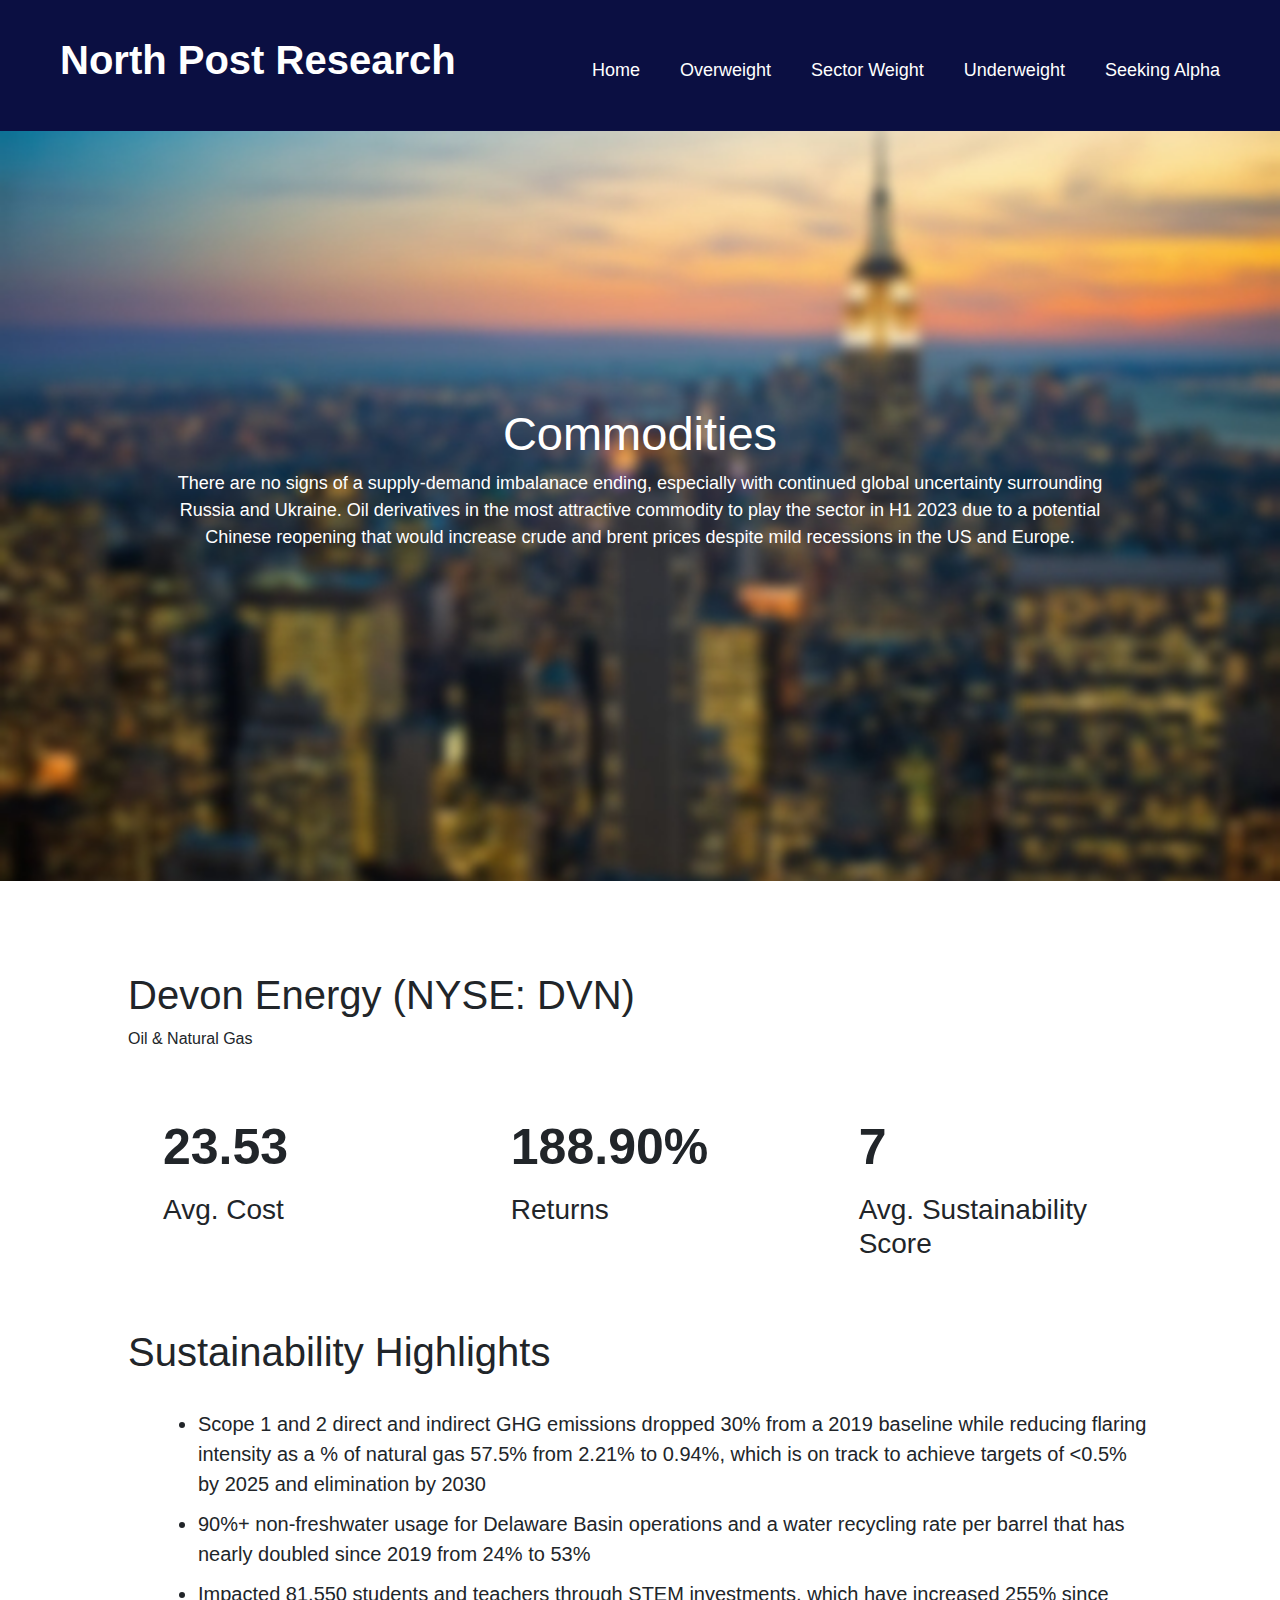
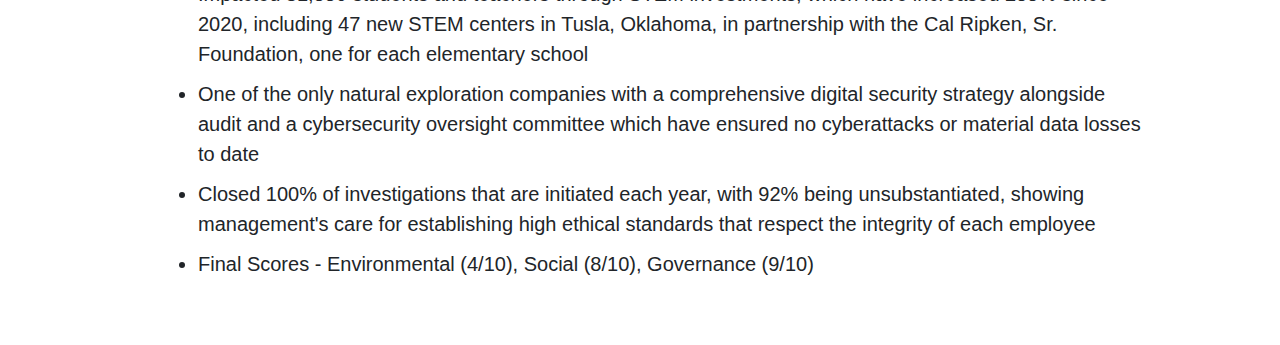
==== commit 7d745509: "H1 2023 update" ====
--- a/commodities.html
+++ b/commodities.html
@@ -27,7 +27,7 @@
                             <a class="editing" href="financials.html">Financials</a>
                         </li>
                         <li>
-                            <a class="editing" href="semis.html">Semis</a>
+                            <a class="editing" href="healthcare.html">Healthcare</a>
                         </li>
                     </ul>
                 </li>
@@ -42,7 +42,7 @@
                             <a class="editing" href="technology.html">Technology</a>
                         </li>
                         <li>
-                            <a class="editing" href="healthcare.html">Healthcare</a>
+                            <a class="editing" href="semis.html">Semis</a>
                         </li>
                     </ul>
                 </li>
@@ -73,60 +73,14 @@
                     Commodities
                 </h2>
                 <p> 
-                    An attractive supply-demand imbalance has pushed commodity prices higher, 
-                    allowing companies to hedge their products at higher prices. 
-                    The rapid earnings improvement enjoyed by many companies across oil, aluminum, fertilizer, and many other products should continue into Q1 2022 as inflation continue to run high.
-                    However, with rate hikes on the way, money should only be invested in quality names that have fundamentals to back up the business model.
+                    There are no signs of a supply-demand imbalanace ending, especially with continued global uncertainty surrounding
+                    Russia and Ukraine. Oil derivatives in the most attractive commodity to play the sector in H1 2023 
+                    due to a potential Chinese reopening that would increase crude and brent prices despite mild recessions 
+                    in the US and Europe.
                 </p>
             </div>
         </div>
         
-        <section class="commodities">
-                <h1>Mosaic (NYSE: MOS)</h1>
-                <p>Potash & Phosphate Fertilizer</p>
-
-                <div class="row one">
-                    <div class="commodities-col">
-                        <h1>29.57</h1>
-                        <h3>Avg. Cost</h3>
-                    </div>
-
-                    <div class="commodities-col">
-                        <h1>32.88%</h1>
-                        <h3>Returns</h3>
-                    </div>
-
-                    <div class="commodities-col">
-                        <h1>8.7</h1>
-                        <h3>Avg. Sustainability Score</h3>
-                    </div>
-                </div>
-
-                <h1>Sustainability Highlights</h1>
-
-                <ul>
-                    <li>
-                        Deployed numerous strategies, including a "zero-discharge" approach, across numerous facilities to conserve water usage and have made strong efforts towards reducing energy and emissions, biodiversity, and reduce waste 
-                    </li>
-                    <li>
-                        Members & advocates of 33 associations across 4 different nations that deal with sustainability issues in a variety of fields from environmental fertilizer emissions to educating, investing, and supporting local farmers to create more economical agribusiness
-                    </li>
-                    <li>
-                        Commitment to identify and elimiate all operations or suppliers that pose a serious child labor risk or harm indegenious people, and management works with suppliers to create a more eco-friendly supply chain
-                    </li>
-                    <li>
-                        Work within communities across the globe such as India, where their "Village Project" initiative has helped to break the cycle of poverty across 85 villages and 60,000 farmers by protecting the local ecosytem and providing no-interest loans for fertilizing which has boosted crop yields by nearly 35%
-                    </li>
-                    <li>
-                        Ranked 109 out of 300 in Newsweek's list of America's most sustainable companies
-                    </li>
-                    <li>
-                        Final Scores - Environmental (7/10), Social (10/10), Governance (9/10)
-                    </li>
-                </ul>
-        </section>
-        
-        <div class="bg">
             <section class="commodities">
                 <h1>Devon Energy (NYSE: DVN)</h1>
                 <p>Oil & Natural Gas</p>
@@ -138,12 +92,12 @@
                     </div>
 
                     <div class="commodities-col">
-                        <h1>87.19%</h1>
+                        <h1>188.90%</h1>
                         <h3>Returns</h3>
                     </div>
 
                     <div class="commodities-col">
-                        <h1>7.3</h1>
+                        <h1>7</h1>
                         <h3>Avg. Sustainability Score</h3>
                     </div>
                 </div>
@@ -152,22 +106,32 @@
 
                 <ul>
                     <li>
-                        With an enormous industry-leading recycling capacity, water reusage has skyrocketed, up to 90% in some locations such as the Delaware Basin
+                        Scope 1 and 2 direct and indirect GHG emissions dropped 30% from a 2019 baseline while reducing flaring
+                        intensity as a % of natural gas 57.5% from 2.21% to 0.94%, which is on track to achieve targets of &lt;0.5% by 2025
+                        and elimination by 2030
                     </li>
                     <li>
-                        Have buillt strong relationships within local communities across New Mexico and Texas, especially with first responders through their 'Hometown Heros' award and emergency workshops
+                        90%+ non-freshwater usage for Delaware Basin operations and a water recycling rate per barrel that has nearly 
+                        doubled since 2019 from 24% to 53%
                     </li>
                     <li>
-                        Worked to integrate STEM education into children's educations with a variety of school systems and foundations and have impacted over 275 schools, 16,748 students, and 816 teachers
+                        Impacted 81,550 students and teachers through STEM investments, which have increased 255% since 2020, 
+                        including 47 new STEM centers in Tusla, Oklahoma, in partnership with the Cal Ripken, Sr. Foundation, one 
+                        for each elementary school
                     </li>
                     <li>
-                        One of the only natural exploration companies with a comprehensive digital security strategy alongside audit and cybersecurity oversight commitees which have ensured no cyberattacks or material data losses to date
+                        One of the only natural exploration companies with a comprehensive digital security strategy 
+                        alongside audit and a cybersecurity oversight committee which have ensured no cyberattacks or material data 
+                        losses to date
                     </li>
                     <li>
-                        Final Scores - Environmental (4/10), Social (9/10), Governance (9/10)
+                        Closed 100% of investigations that are initiated each year, with 92% being unsubstantiated, showing
+                        management's care for establishing high ethical standards that respect the integrity of each employee
+                    </li>
+                    <li>
+                        Final Scores - Environmental (4/10), Social (8/10), Governance (9/10)
                     </li>
                 </ul>
             </section>
-        </div>
     </body>
 </html>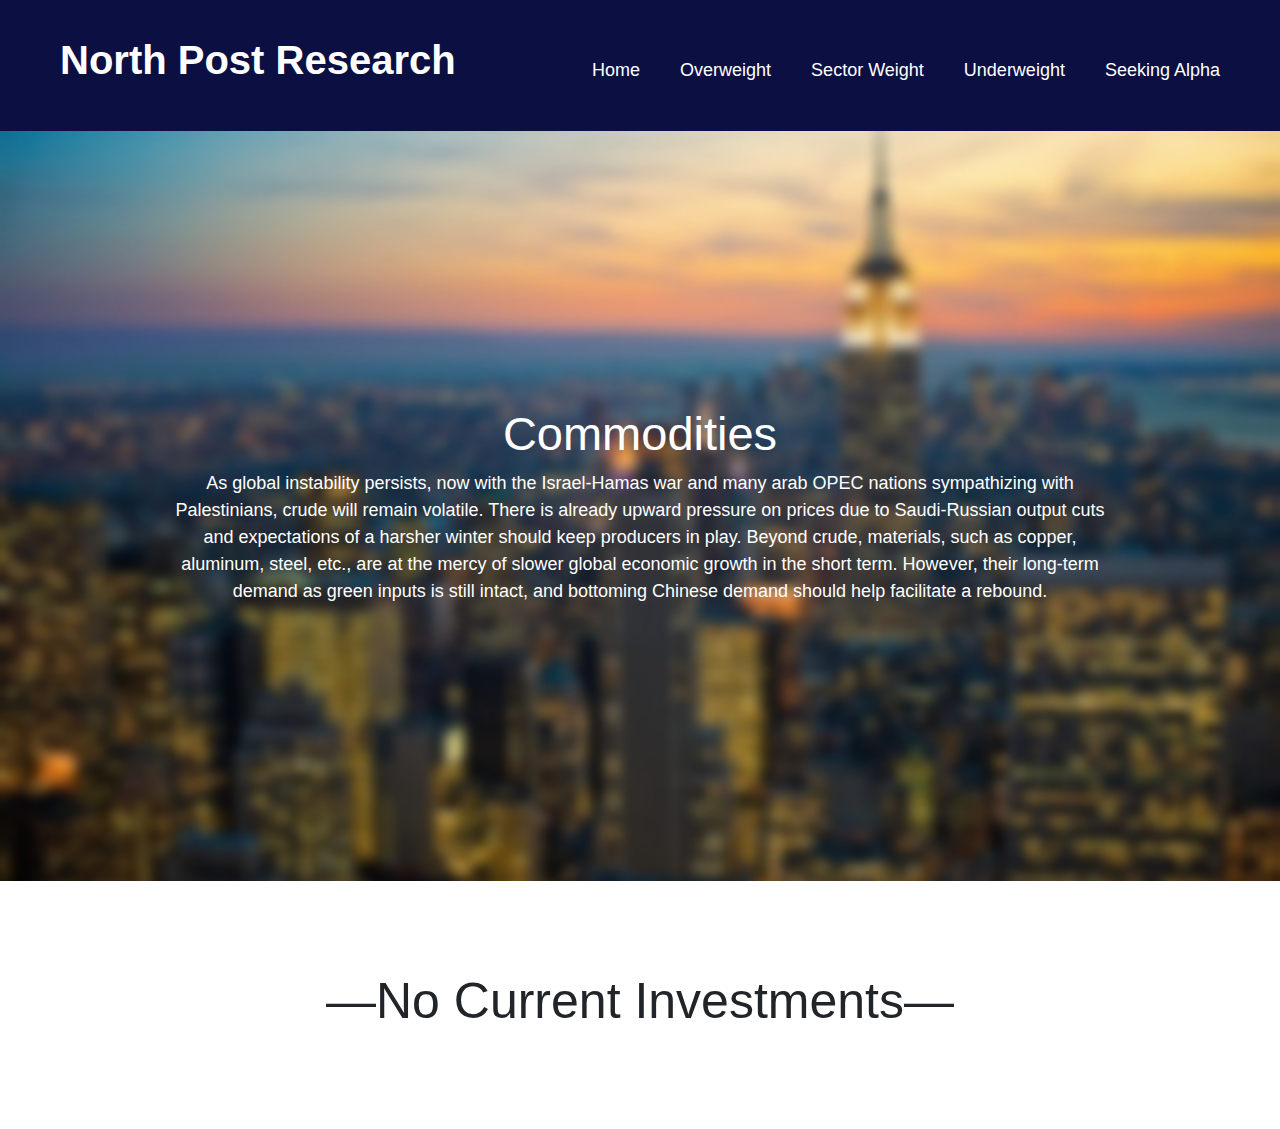
==== commit 9e6795c8: "2023 Q3 Update" ====
--- a/commodities.html
+++ b/commodities.html
@@ -21,10 +21,10 @@
                     <a>Overweight</a>
                     <ul>
                         <li>
-                            <a class="editing" href="commodities.html">Commodities</a>
+                            <a class="editing" href="industrials.html">Industrials</a>
                         </li>
                         <li>
-                            <a class="editing" href="financials.html">Financials</a>
+                            <a class="editing" href="technology.html">Technology</a>
                         </li>
                         <li>
                             <a class="editing" href="healthcare.html">Healthcare</a>
@@ -36,10 +36,10 @@
                     <a>Sector Weight</a>
                     <ul>
                         <li>
-                            <a class="editing" href="industrials.html">Industrials</a>
+                            <a class="editing" href="commodities.html">Commodities</a>
                         </li>
                         <li>
-                            <a class="editing" href="technology.html">Technology</a>
+                            <a class="editing" href="financials.html">Financials</a>
                         </li>
                         <li>
                             <a class="editing" href="semis.html">Semis</a>
@@ -73,65 +73,18 @@
                     Commodities
                 </h2>
                 <p> 
-                    There are no signs of a supply-demand imbalanace ending, especially with continued global uncertainty surrounding
-                    Russia and Ukraine. Oil derivatives in the most attractive commodity to play the sector in H1 2023 
-                    due to a potential Chinese reopening that would increase crude and brent prices despite mild recessions 
-                    in the US and Europe.
+                    As global instability persists, now with the Israel-Hamas war and many arab OPEC nations sympathizing with 
+                    Palestinians, crude will remain volatile. There is already upward pressure on prices due to Saudi-Russian output 
+                    cuts and expectations of a harsher winter should keep producers in play. Beyond crude, materials, such as copper, 
+                    aluminum, steel, etc., are at the mercy of slower global economic growth in the short term. However, their 
+                    long-term demand as green inputs is still intact, and bottoming Chinese demand should help facilitate a rebound.
                 </p>
             </div>
         </div>
         
-            <section class="commodities">
-                <h1>Devon Energy (NYSE: DVN)</h1>
-                <p>Oil & Natural Gas</p>
-
-                <div class="row one">
-                    <div class="commodities-col">
-                        <h1>23.53</h1>
-                        <h3>Avg. Cost</h3>
-                    </div>
-
-                    <div class="commodities-col">
-                        <h1>188.90%</h1>
-                        <h3>Returns</h3>
-                    </div>
-
-                    <div class="commodities-col">
-                        <h1>7</h1>
-                        <h3>Avg. Sustainability Score</h3>
-                    </div>
-                </div>
-
-                <h1>Sustainability Highlights</h1>
-
-                <ul>
-                    <li>
-                        Scope 1 and 2 direct and indirect GHG emissions dropped 30% from a 2019 baseline while reducing flaring
-                        intensity as a % of natural gas 57.5% from 2.21% to 0.94%, which is on track to achieve targets of &lt;0.5% by 2025
-                        and elimination by 2030
-                    </li>
-                    <li>
-                        90%+ non-freshwater usage for Delaware Basin operations and a water recycling rate per barrel that has nearly 
-                        doubled since 2019 from 24% to 53%
-                    </li>
-                    <li>
-                        Impacted 81,550 students and teachers through STEM investments, which have increased 255% since 2020, 
-                        including 47 new STEM centers in Tusla, Oklahoma, in partnership with the Cal Ripken, Sr. Foundation, one 
-                        for each elementary school
-                    </li>
-                    <li>
-                        One of the only natural exploration companies with a comprehensive digital security strategy 
-                        alongside audit and a cybersecurity oversight committee which have ensured no cyberattacks or material data 
-                        losses to date
-                    </li>
-                    <li>
-                        Closed 100% of investigations that are initiated each year, with 92% being unsubstantiated, showing
-                        management's care for establishing high ethical standards that respect the integrity of each employee
-                    </li>
-                    <li>
-                        Final Scores - Environmental (4/10), Social (8/10), Governance (9/10)
-                    </li>
-                </ul>
-            </section>
+        <section class="noinvestments">
+            <h1>—No Current Investments—</h1>
+        </section>
+        
     </body>
 </html>